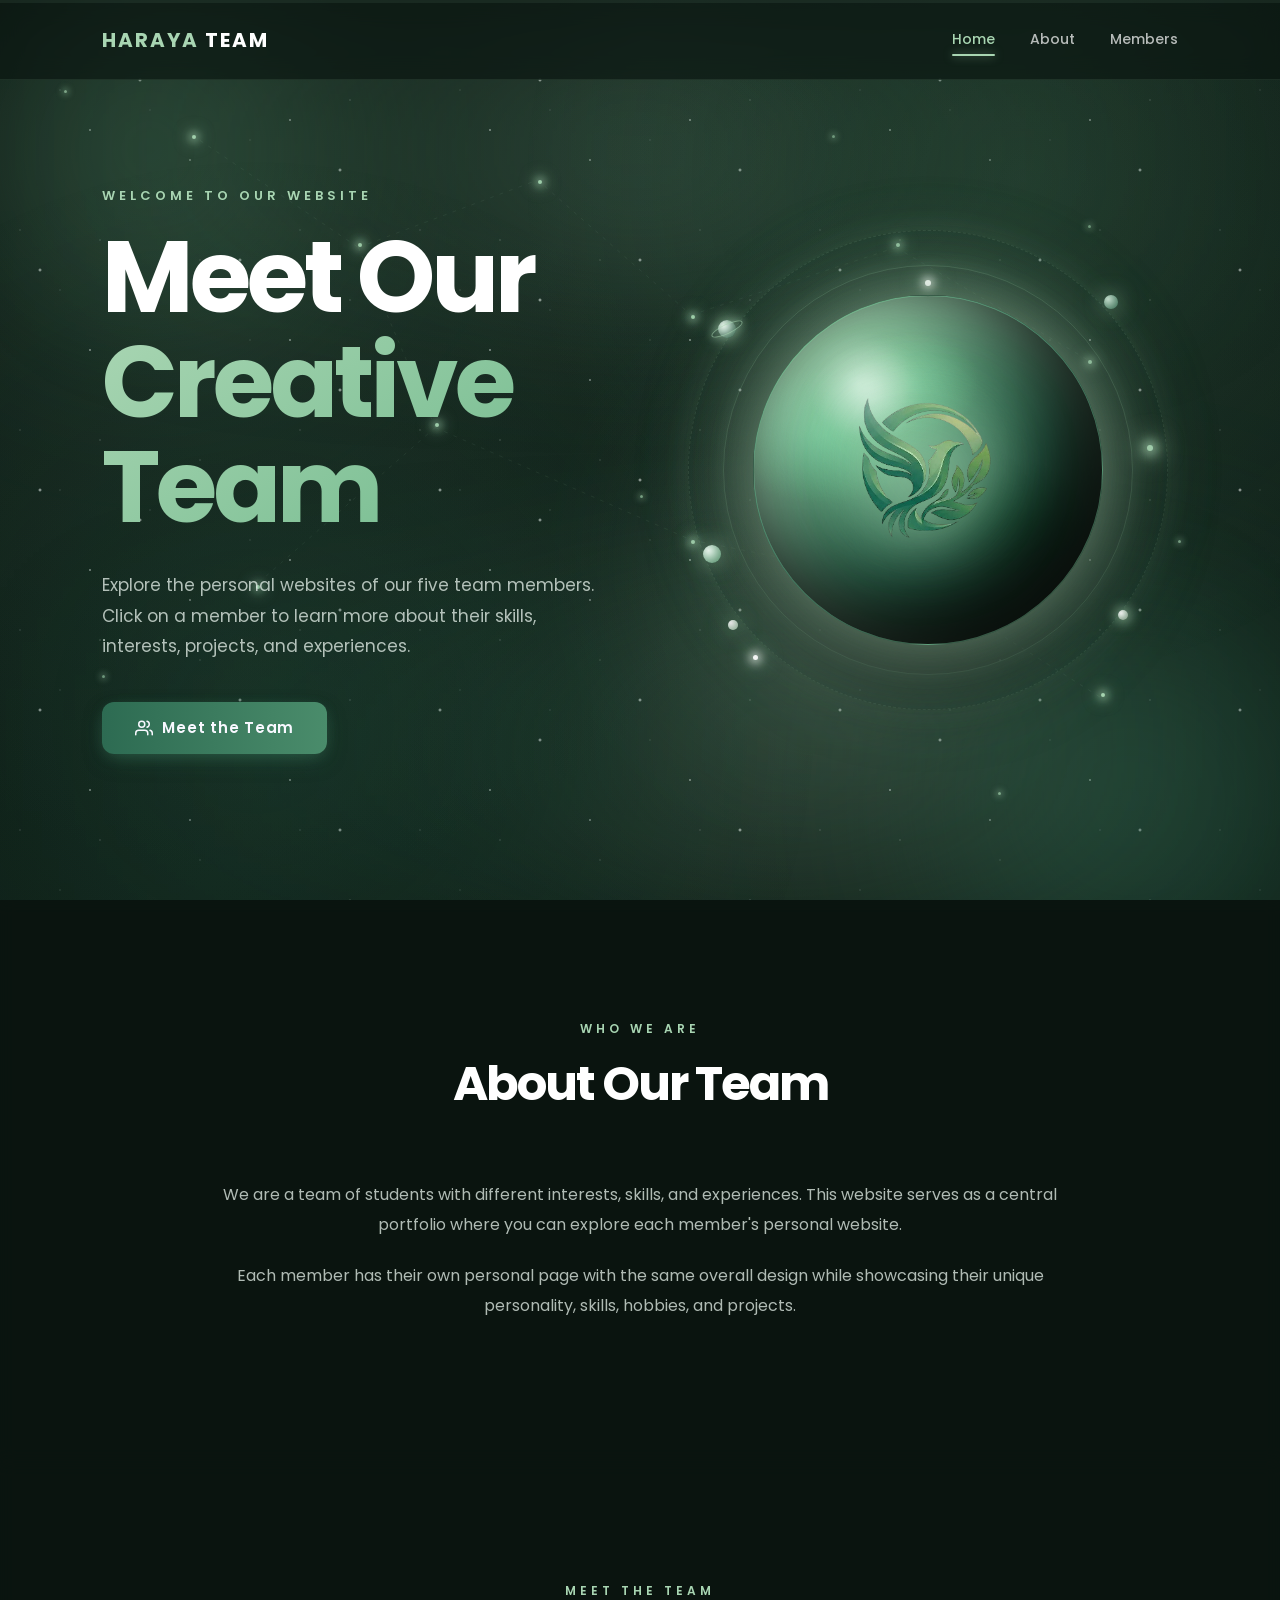
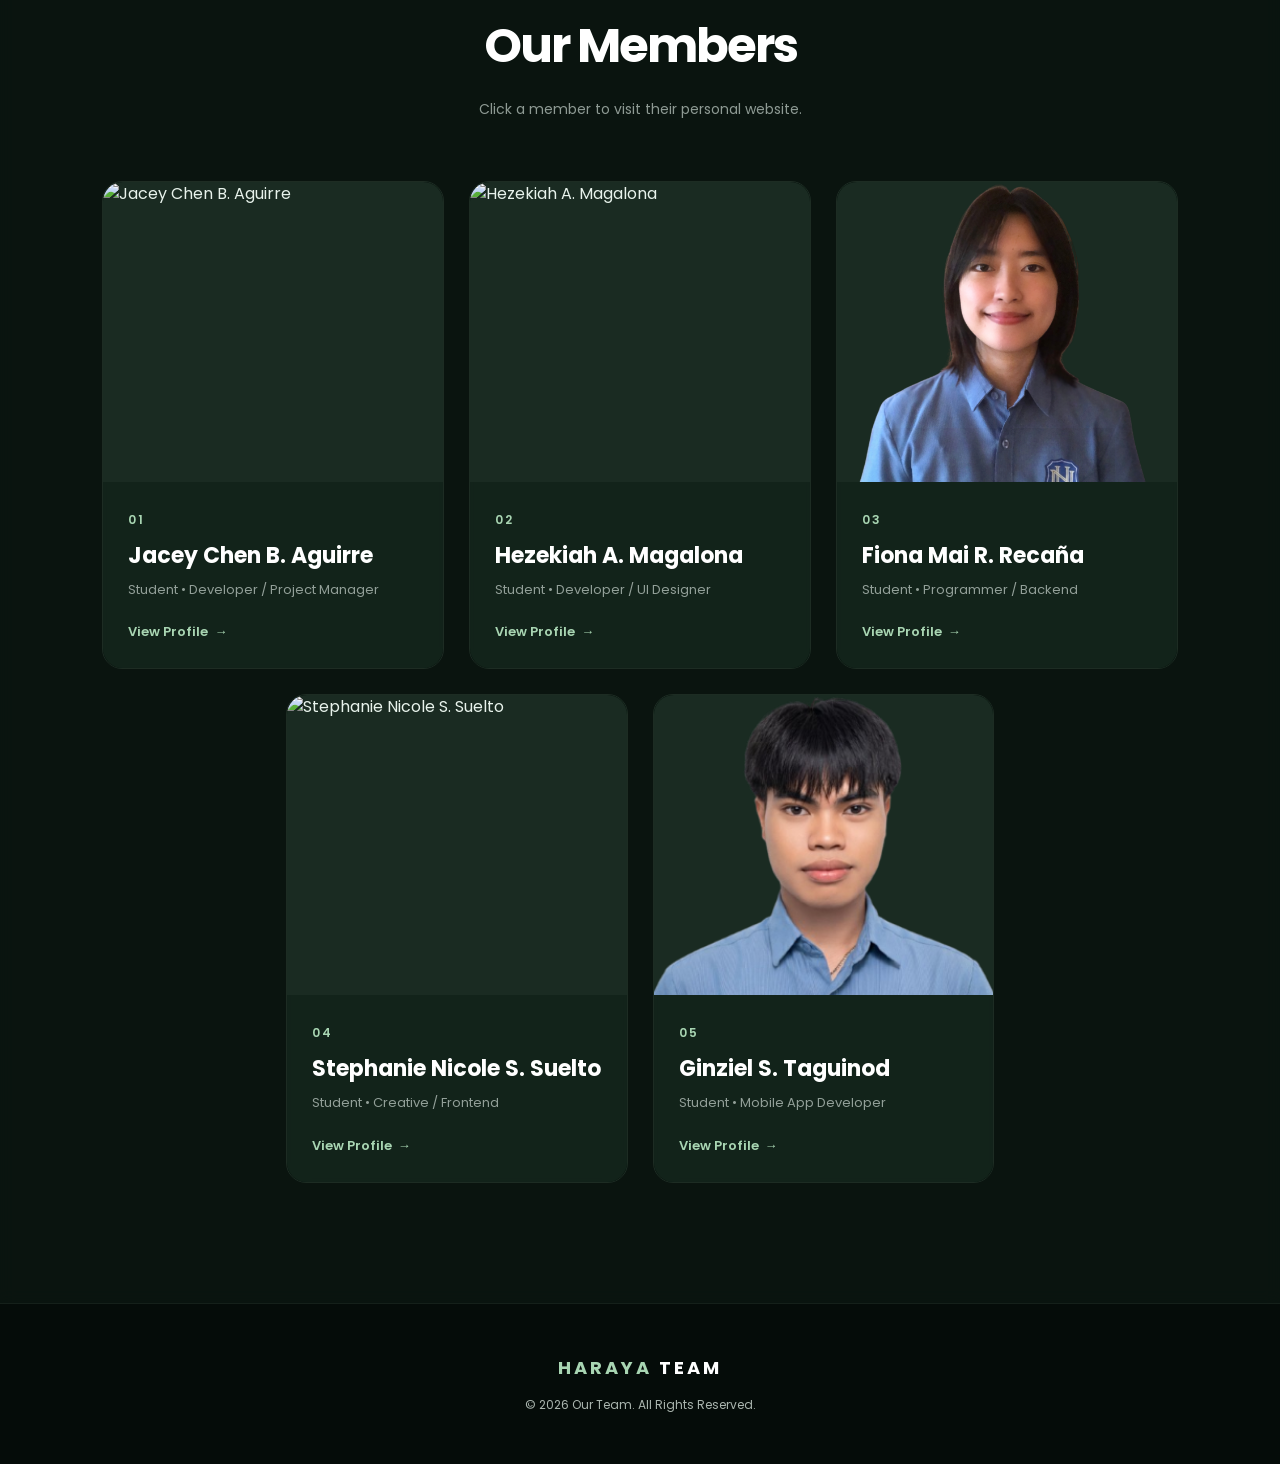
==== index.html @ cb2193e5 "Add files via upload" ====
<!DOCTYPE html>
<html lang="en">
<head>
  <meta charset="UTF-8">
  <meta name="viewport" content="width=device-width, initial-scale=1.0">
  <meta name="description" content="Meet the Haraya Team — a group of students showcasing their personal portfolios.">
  <title>HARAYA Team · Our Personal Websites</title>

  <!-- Google Font -->
  <link rel="preconnect" href="https://fonts.googleapis.com">
  <link rel="preconnect" href="https://fonts.gstatic.com" crossorigin>
  <link href="https://fonts.googleapis.com/css2?family=Poppins:wght@300;400;500;600;700&display=swap" rel="stylesheet">

  <!-- CSS -->
  <link rel="stylesheet" href="style.css">
</head>

<body>

  <!-- ================= LOADING SCREEN ================= -->
  <div class="loader" id="loader" aria-hidden="true">
    <div class="loader-content">
      <div class="loader-planet">
        <div class="loader-ring"></div>
        <div class="loader-ring"></div>
        <div class="loader-dot"></div>
      </div>
      <p class="loader-text">Loading the cosmos...</p>
      <div class="loader-progress">
        <div class="loader-progress-fill"></div>
      </div>
    </div>
  </div>

  <!-- ================= CURSOR TRAIL CANVAS ================= -->
  <canvas class="cursor-trail" id="cursorTrail" aria-hidden="true"></canvas>

  <!-- ================= SCROLL PROGRESS BAR ================= -->
  <div class="scroll-progress" aria-hidden="true">
    <div class="scroll-progress-fill"></div>
  </div>

  <!-- ================= COSMIC BACKGROUND ================= -->
  <div class="cosmic-bg" aria-hidden="true">
    <div class="starfield starfield-far"></div>
    <div class="starfield starfield-near"></div>

    <div class="nebula nebula-1"></div>
    <div class="nebula nebula-2"></div>
    <div class="nebula nebula-3"></div>

    <svg class="constellation" viewBox="0 0 1000 800" preserveAspectRatio="none">
      <line x1="150" y1="120" x2="280" y2="220" />
      <line x1="280" y1="220" x2="420" y2="160" />
      <line x1="420" y1="160" x2="540" y2="280" />
      <line x1="540" y1="280" x2="700" y2="220" />
      <line x1="700" y1="220" x2="850" y2="320" />
      <line x1="280" y1="220" x2="340" y2="380" />
      <line x1="340" y1="380" x2="200" y2="520" />
      <line x1="340" y1="380" x2="540" y2="480" />
      <line x1="540" y1="480" x2="720" y2="520" />
      <line x1="720" y1="520" x2="860" y2="620" />
    </svg>

    <span class="constellation-node" style="top: 15%; left: 15%;"></span>
    <span class="constellation-node" style="top: 27%; left: 28%;"></span>
    <span class="constellation-node" style="top: 20%; left: 42%;"></span>
    <span class="constellation-node" style="top: 35%; left: 54%;"></span>
    <span class="constellation-node" style="top: 27%; left: 70%;"></span>
    <span class="constellation-node" style="top: 40%; left: 85%;"></span>
    <span class="constellation-node" style="top: 47%; left: 34%;"></span>
    <span class="constellation-node" style="top: 65%; left: 20%;"></span>
    <span class="constellation-node" style="top: 60%; left: 54%;"></span>
    <span class="constellation-node" style="top: 65%; left: 72%;"></span>
    <span class="constellation-node" style="top: 77%; left: 86%;"></span>

    <span class="cosmic-dust dust-1"></span>
    <span class="cosmic-dust dust-2"></span>
    <span class="cosmic-dust dust-3"></span>
    <span class="cosmic-dust dust-4"></span>
    <span class="cosmic-dust dust-5"></span>
    <span class="cosmic-dust dust-6"></span>
    <span class="cosmic-dust dust-7"></span>
    <span class="cosmic-dust dust-8"></span>

    <div class="shooting-star shooting-1"></div>
    <div class="shooting-star shooting-2"></div>
    <div class="shooting-star shooting-3"></div>

    <div class="aurora aurora-1"></div>
    <div class="aurora aurora-2"></div>
  </div>


  <!-- ================= NAVBAR ================= -->
  <header class="navbar">
    <a href="#home" class="logo">
      <span>HARAYA</span> TEAM
    </a>

    <nav aria-label="Main navigation">
      <a href="#home" data-section="home">Home</a>
      <a href="#about" data-section="about">About</a>
      <a href="#members" data-section="members">Members</a>
    </nav>
  </header>


  <!-- ================= HERO ================= -->
  <section id="home" class="hero">
    <div class="hero-content">
      <p class="small-title">Welcome to our website</p>
      <h1>
        Meet Our
        <span>Creative Team</span>
      </h1>
      <p class="hero-description">
        Explore the personal websites of our five team members.
        Click on a member to learn more about their skills,
        interests, projects, and experiences.
      </p>
      <a href="#members" class="cssbuttons-io">
        <svg xmlns="http://www.w3.org/2000/svg" viewBox="0 0 24 24" fill="none" stroke="currentColor" stroke-width="2" stroke-linecap="round" stroke-linejoin="round">
          <path d="M17 21v-2a4 4 0 0 0-4-4H5a4 4 0 0 0-4 4v2"></path>
          <circle cx="9" cy="7" r="4"></circle>
          <path d="M23 21v-2a4 4 0 0 0-3-3.87"></path>
          <path d="M16 3.13a4 4 0 0 1 0 7.75"></path>
        </svg>
        <span>Meet the Team</span>
      </a>
    </div>

    <div class="hero-visual">
      <div class="cosmic-glow" aria-hidden="true"></div>

      <div class="image-orbit orbit-1"></div>
      <div class="image-orbit orbit-2"></div>

      <div class="orbit-star star-1" aria-hidden="true"></div>
      <div class="orbit-star star-2" aria-hidden="true"></div>
      <div class="orbit-star star-3" aria-hidden="true"></div>

      <div class="mini-planet planet-1" aria-hidden="true"></div>
      <div class="mini-planet planet-2" aria-hidden="true"></div>

      <div class="logo-container">
        <img src="images/haraya.png" alt="Haraya Team Logo">
      </div>

      <div class="floating-shape shape-1"></div>
      <div class="floating-shape shape-2"></div>
      <div class="floating-shape shape-3"></div>
    </div>
  </section>


  <!-- ================= ABOUT ================= -->
  <section id="about" class="about">
    <div class="section-title">
      <p>Who we are</p>
      <h2>About Our Team</h2>
    </div>

    <div class="about-content">
      <p>
        We are a team of students with different interests,
        skills, and experiences. This website serves as a
        central portfolio where you can explore each member's
        personal website.
      </p>
      <p>
        Each member has their own personal page with the same
        overall design while showcasing their unique
        personality, skills, hobbies, and projects.
      </p>
    </div>
  </section>


  <!-- ================= MEMBERS ================= -->
  <section id="members" class="members">
    <div class="section-title">
      <p>Meet the team</p>
      <h2>Our Members</h2>
      <span>Click a member to visit their personal website.</span>
    </div>

    <div class="member-grid">

      <!-- PERSON 1 -->
      <a href="Jacey/index.html" class="member-card">
        <span class="star star-1" aria-hidden="true"></span>
        <span class="star star-2" aria-hidden="true"></span>
        <span class="star star-3" aria-hidden="true"></span>
        <span class="star star-4" aria-hidden="true"></span>

        <div class="member-card-inner">
          <div class="member-image">
            <img src="images/Jacey.png" alt="Jacey Chen B. Aguirre">
          </div>
          <div class="member-info">
            <span class="member-number">01</span>
            <h3>Jacey Chen B. Aguirre</h3>
            <p>Student • Developer / Project Manager</p>
            <span class="view-profile">
              View Profile <span aria-hidden="true">→</span>
            </span>
          </div>
        </div>
      </a>

      <!-- PERSON 2 -->
      <a href="Hezekiah/index.html" class="member-card">
        <span class="star star-1" aria-hidden="true"></span>
        <span class="star star-2" aria-hidden="true"></span>
        <span class="star star-3" aria-hidden="true"></span>
        <span class="star star-4" aria-hidden="true"></span>

        <div class="member-card-inner">
          <div class="member-image">
            <img src="images/Hezekiah.png" alt="Hezekiah A. Magalona">
          </div>
          <div class="member-info">
            <span class="member-number">02</span>
            <h3>Hezekiah A. Magalona</h3>
            <p>Student • Developer / UI Designer</p>
            <span class="view-profile">
              View Profile <span aria-hidden="true">→</span>
            </span>
          </div>
        </div>
      </a>

      <!-- PERSON 3 -->
      <a href="Fiona/index.html" class="member-card">
        <span class="star star-1" aria-hidden="true"></span>
        <span class="star star-2" aria-hidden="true"></span>
        <span class="star star-3" aria-hidden="true"></span>
        <span class="star star-4" aria-hidden="true"></span>

        <div class="member-card-inner">
          <div class="member-image">
            <img src="images/Fiona.png" alt="Fiona Mai R. Recaña">
          </div>
          <div class="member-info">
            <span class="member-number">03</span>
            <h3>Fiona Mai R. Recaña</h3>
            <p>Student • Programmer / Backend</p>
            <span class="view-profile">
              View Profile <span aria-hidden="true">→</span>
            </span>
          </div>
        </div>
      </a>

      <!-- PERSON 4 -->
      <a href="stephanie/index.html" class="member-card">
        <span class="star star-1" aria-hidden="true"></span>
        <span class="star star-2" aria-hidden="true"></span>
        <span class="star star-3" aria-hidden="true"></span>
        <span class="star star-4" aria-hidden="true"></span>

        <div class="member-card-inner">
          <div class="member-image">
            <img src="images/person4.jpg" alt="Stephanie Nicole S. Suelto">
          </div>
          <div class="member-info">
            <span class="member-number">04</span>
            <h3>Stephanie Nicole S. Suelto</h3>
            <p>Student • Creative / Frontend</p>
            <span class="view-profile">
              View Profile <span aria-hidden="true">→</span>
            </span>
          </div>
        </div>
      </a>

      <!-- PERSON 5 -->
      <a href="ginziel/index.html" class="member-card">
        <span class="star star-1" aria-hidden="true"></span>
        <span class="star star-2" aria-hidden="true"></span>
        <span class="star star-3" aria-hidden="true"></span>
        <span class="star star-4" aria-hidden="true"></span>

        <div class="member-card-inner">
          <div class="member-image">
            <img src="images/ginziel.png" alt="Ginziel S. Taguinod">
          </div>
          <div class="member-info">
            <span class="member-number">05</span>
            <h3>Ginziel S. Taguinod</h3>
            <p>Student • Mobile App Developer</p>
            <span class="view-profile">
              View Profile <span aria-hidden="true">→</span>
            </span>
          </div>
        </div>
      </a>

    </div>
  </section>


  <!-- ================= FOOTER ================= -->
  <footer>
    <div class="footer-logo">
      <span>HARAYA</span> TEAM
    </div>
    <p>© 2026 Our Team. All Rights Reserved.</p>
  </footer>


  <!-- ================= SCRIPTS ================= -->
  <script>
    /* ============ 1. LOADING SCREEN ============ */
    (function () {
      const loader = document.getElementById('loader');
      if (!loader) return;

      const startTime = Date.now();

      window.addEventListener('load', function () {
        const elapsed = Date.now() - startTime;
        const remaining = Math.max(0, 1200 - elapsed);

        setTimeout(function () {
          loader.classList.add('loaded');
          document.body.classList.add('loaded');

          setTimeout(function () {
            loader.style.display = 'none';
          }, 800);
        }, remaining);
      });

      setTimeout(function () {
        if (!loader.classList.contains('loaded')) {
          loader.classList.add('loaded');
          document.body.classList.add('loaded');
          setTimeout(function () {
            loader.style.display = 'none';
          }, 800);
        }
      }, 4000);
    })();


    /* ============ 2. CURSOR TRAIL (cosmic line) ============ */
    (function () {
      const canvas = document.getElementById('cursorTrail');
      if (!canvas) return;

      const hasHover = window.matchMedia('(hover: hover) and (pointer: fine)').matches;
      if (!hasHover) {
        canvas.style.display = 'none';
        return;
      }

      const ctx = canvas.getContext('2d');
      let width = 0;
      let height = 0;
      let dpr = window.devicePixelRatio || 1;

      function resize() {
        width = window.innerWidth;
        height = window.innerHeight;
        canvas.width = width * dpr;
        canvas.height = height * dpr;
        canvas.style.width = width + 'px';
        canvas.style.height = height + 'px';
        ctx.scale(dpr, dpr);
      }
      resize();
      window.addEventListener('resize', resize);

      const trail = [];
      const MAX_LENGTH = 30;
      const FADE_SPEED = 0.03;

      let mouseX = 0;
      let mouseY = 0;
      let lastMouseX = 0;
      let lastMouseY = 0;

      document.addEventListener('mousemove', function (e) {
        mouseX = e.clientX;
        mouseY = e.clientY;

        const dx = mouseX - lastMouseX;
        const dy = mouseY - lastMouseY;
        const dist = Math.sqrt(dx * dx + dy * dy);

        if (dist > 2) {
          trail.push({
            x: mouseX,
            y: mouseY,
            life: 1,
            size: Math.min(6, 2 + dist * 0.15)
          });

          if (trail.length > MAX_LENGTH) {
            trail.shift();
          }

          lastMouseX = mouseX;
          lastMouseY = mouseY;
        }
      });

      function draw() {
        ctx.clearRect(0, 0, width, height);

        for (let i = trail.length - 1; i >= 0; i--) {
          const point = trail[i];
          point.life -= FADE_SPEED;

          if (point.life <= 0) {
            trail.splice(i, 1);
            continue;
          }

          const alpha = point.life;
          const size = point.size * point.life;

          const gradient = ctx.createRadialGradient(
            point.x, point.y, 0,
            point.x, point.y, size * 3
          );
          gradient.addColorStop(0, `rgba(168, 213, 178, ${alpha * 0.9})`);
          gradient.addColorStop(0.4, `rgba(109, 184, 138, ${alpha * 0.5})`);
          gradient.addColorStop(1, 'rgba(74, 140, 107, 0)');

          ctx.beginPath();
          ctx.fillStyle = gradient;
          ctx.arc(point.x, point.y, size * 3, 0, Math.PI * 2);
          ctx.fill();

          ctx.beginPath();
          ctx.fillStyle = `rgba(255, 255, 255, ${alpha * 0.8})`;
          ctx.arc(point.x, point.y, size * 0.6, 0, Math.PI * 2);
          ctx.fill();
        }

        if (trail.length > 1) {
          ctx.beginPath();
          ctx.moveTo(trail[0].x, trail[0].y);

          for (let i = 1; i < trail.length; i++) {
            const p = trail[i];
            const prev = trail[i - 1];
            const midX = (p.x + prev.x) / 2;
            const midY = (p.y + prev.y) / 2;
            ctx.quadraticCurveTo(prev.x, prev.y, midX, midY);
          }

          const last = trail[trail.length - 1];
          const first = trail[0];
          const lineGradient = ctx.createLinearGradient(
            first.x, first.y, last.x, last.y
          );
          lineGradient.addColorStop(0, 'rgba(168, 213, 178, 0)');
          lineGradient.addColorStop(0.5, 'rgba(168, 213, 178, 0.3)');
          lineGradient.addColorStop(1, 'rgba(168, 213, 178, 0)');

          ctx.strokeStyle = lineGradient;
          ctx.lineWidth = 1.5;
          ctx.lineCap = 'round';
          ctx.stroke();
        }

        requestAnimationFrame(draw);
      }

      draw();
    })();


    /* ============ 3. NAVBAR AUTO-HIDE ============ */
    (function () {
      const navbar = document.querySelector('.navbar');
      if (!navbar) return;

      let lastScrollY = window.scrollY;
      let isHoveringTop = false;
      let ticking = false;
      const SCROLL_THRESHOLD = 80;

      document.addEventListener('mousemove', function (e) {
        const isInTopZone = e.clientY < 100;
        if (isInTopZone !== isHoveringTop) {
          isHoveringTop = isInTopZone;
          updateNavbar();
        }
      });

      window.addEventListener('scroll', function () {
        if (!ticking) {
          window.requestAnimationFrame(function () {
            updateNavbar();
            ticking = false;
          });
          ticking = true;
        }
      });

      function updateNavbar() {
        const currentScrollY = window.scrollY;

        if (currentScrollY < SCROLL_THRESHOLD) {
          navbar.classList.remove('navbar-hidden');
          lastScrollY = currentScrollY;
          return;
        }

        if (isHoveringTop) {
          navbar.classList.remove('navbar-hidden');
          lastScrollY = currentScrollY;
          return;
        }

        if (currentScrollY > lastScrollY) {
          navbar.classList.add('navbar-hidden');
        } else {
          navbar.classList.remove('navbar-hidden');
        }

        lastScrollY = currentScrollY;
      }
    })();


    /* ============ 4. SCROLL PROGRESS BAR ============ */
    (function () {
      const progressFill = document.querySelector('.scroll-progress-fill');
      if (!progressFill) return;

      let ticking = false;

      function updateProgress() {
        const scrollTop = window.scrollY;
        const docHeight = document.documentElement.scrollHeight - window.innerHeight;
        const percent = docHeight > 0 ? (scrollTop / docHeight) * 100 : 0;
        progressFill.style.width = percent + '%';
        ticking = false;
      }

      window.addEventListener('scroll', function () {
        if (!ticking) {
          window.requestAnimationFrame(updateProgress);
          ticking = true;
        }
      });

      updateProgress();
    })();


    /* ============ 5. ACTIVE SECTION HIGHLIGHT ============ */
    (function () {
      const navLinks = document.querySelectorAll('.navbar nav a[data-section]');
      const sections = document.querySelectorAll('section[id]');
      if (!navLinks.length || !sections.length) return;

      const observer = new IntersectionObserver(function (entries) {
        entries.forEach(function (entry) {
          if (entry.isIntersecting) {
            const id = entry.target.getAttribute('id');
            navLinks.forEach(function (link) {
              link.classList.toggle('active', link.dataset.section === id);
            });
          }
        });
      }, {
        rootMargin: '-45% 0px -45% 0px',
        threshold: 0
      });

      sections.forEach(function (section) {
        observer.observe(section);
      });
    })();
  </script>

</body>
</html>
---- style.css ----
/* =========================
   GENERAL
========================= */

* {
  margin: 0;
  padding: 0;
  box-sizing: border-box;
}

html {
  scroll-behavior: smooth;
}

body {
  font-family: 'Poppins', sans-serif;
  background: #0a1510;
  color: #e8f3ec;
  line-height: 1.5;
  -webkit-font-smoothing: antialiased;
  overflow-x: hidden;
}

a {
  text-decoration: none;
  color: inherit;
}

img {
  display: block;
  max-width: 100%;
}


/* =========================================
   COSMIC BACKGROUND
========================================= */

.cosmic-bg {
  position: fixed;
  inset: 0;
  z-index: -1;
  overflow: hidden;
  pointer-events: none;
  background:
    radial-gradient(circle at 20% 30%, #1a2b22 0%, transparent 50%),
    radial-gradient(circle at 80% 70%, #14261d 0%, transparent 55%),
    linear-gradient(135deg, #0a1510 0%, #101f18 50%, #0d1a14 100%);
}

.starfield {
  position: absolute;
  inset: 0;
  background-repeat: repeat;
}

.starfield-far {
  background-image:
    radial-gradient(1px 1px at 20px 30px, rgba(255, 255, 255, 0.5), transparent),
    radial-gradient(1px 1px at 60px 90px, rgba(255, 255, 255, 0.4), transparent),
    radial-gradient(1px 1px at 100px 40px, rgba(255, 255, 255, 0.6), transparent),
    radial-gradient(1px 1px at 150px 110px, rgba(255, 255, 255, 0.4), transparent),
    radial-gradient(1px 1px at 200px 60px, rgba(255, 255, 255, 0.5), transparent),
    radial-gradient(1px 1px at 250px 140px, rgba(255, 255, 255, 0.4), transparent),
    radial-gradient(1px 1px at 300px 30px, rgba(255, 255, 255, 0.5), transparent),
    radial-gradient(1px 1px at 350px 100px, rgba(255, 255, 255, 0.6), transparent);
  background-size: 400px 200px;
  animation: twinkle 8s ease-in-out infinite alternate;
  opacity: 0.6;
}

.starfield-near {
  background-image:
    radial-gradient(2px 2px at 40px 50px, rgba(255, 255, 255, 0.9), transparent),
    radial-gradient(1.5px 1.5px at 90px 130px, rgba(255, 255, 255, 0.8), transparent),
    radial-gradient(2px 2px at 140px 80px, rgba(255, 255, 255, 0.9), transparent),
    radial-gradient(1.5px 1.5px at 190px 160px, rgba(255, 255, 255, 0.7), transparent),
    radial-gradient(2px 2px at 240px 40px, rgba(255, 255, 255, 0.9), transparent),
    radial-gradient(1.5px 1.5px at 290px 120px, rgba(255, 255, 255, 0.8), transparent),
    radial-gradient(2px 2px at 340px 170px, rgba(255, 255, 255, 0.9), transparent);
  background-size: 400px 220px;
  animation: twinkle 5s ease-in-out infinite alternate 1s;
  opacity: 0.9;
}

@keyframes twinkle {
  0%   { opacity: 0.4; }
  100% { opacity: 1; }
}

.nebula {
  position: absolute;
  border-radius: 50%;
  filter: blur(80px);
  opacity: 0.5;
  animation: nebulaFloat 20s ease-in-out infinite;
}

.nebula-1 {
  width: 500px;
  height: 500px;
  background: radial-gradient(circle, #4a7c5e 0%, transparent 70%);
  top: -100px;
  left: -100px;
}

.nebula-2 {
  width: 600px;
  height: 600px;
  background: radial-gradient(circle, #2d6b52 0%, transparent 70%);
  bottom: -200px;
  right: -150px;
  animation-delay: 5s;
}

.nebula-3 {
  width: 400px;
  height: 400px;
  background: radial-gradient(circle, #8fbfa3 0%, transparent 70%);
  top: 40%;
  left: 50%;
  animation-delay: 10s;
}

@keyframes nebulaFloat {
  0%, 100% { transform: translate(0, 0) scale(1); }
  33%      { transform: translate(40px, -30px) scale(1.1); }
  66%      { transform: translate(-30px, 40px) scale(0.95); }
}

.constellation {
  position: absolute;
  inset: 0;
  width: 100%;
  height: 100%;
  opacity: 0.35;
  pointer-events: none;
}

.constellation line {
  stroke: rgba(168, 213, 178, 0.4);
  stroke-width: 0.5;
  stroke-dasharray: 3 5;
  animation: constellationPulse 6s ease-in-out infinite alternate;
}

@keyframes constellationPulse {
  0%   { opacity: 0.2; }
  100% { opacity: 0.6; }
}

.constellation-node {
  position: absolute;
  width: 4px;
  height: 4px;
  background: #a8d5b2;
  border-radius: 50%;
  box-shadow:
    0 0 8px 2px rgba(168, 213, 178, 0.8),
    0 0 16px 4px rgba(168, 213, 178, 0.4);
  animation: nodePulse 4s ease-in-out infinite;
  pointer-events: none;
}

.constellation-node:nth-child(odd) { animation-delay: 1s; }
.constellation-node:nth-child(3n) { animation-delay: 2s; }

@keyframes nodePulse {
  0%, 100% { transform: scale(1); opacity: 0.7; }
  50%      { transform: scale(1.5); opacity: 1; }
}

.cosmic-dust {
  position: absolute;
  width: 3px;
  height: 3px;
  background: rgba(168, 213, 178, 0.7);
  border-radius: 50%;
  box-shadow: 0 0 6px 2px rgba(168, 213, 178, 0.4);
  animation: dustFloat 12s ease-in-out infinite;
  pointer-events: none;
}

.dust-1 { top: 10%; left: 5%; animation-delay: 0s; }
.dust-2 { top: 25%; left: 85%; animation-delay: 1.5s; }
.dust-3 { top: 45%; left: 12%; animation-delay: 3s; }
.dust-4 { top: 60%; left: 92%; animation-delay: 4.5s; }
.dust-5 { top: 75%; left: 8%; animation-delay: 6s; }
.dust-6 { top: 88%; left: 78%; animation-delay: 7.5s; }
.dust-7 { top: 55%; left: 50%; animation-delay: 9s; }
.dust-8 { top: 15%; left: 65%; animation-delay: 10.5s; }

@keyframes dustFloat {
  0%, 100% { transform: translate(0, 0) scale(1); opacity: 0.3; }
  25%      { transform: translate(20px, -30px) scale(1.3); opacity: 0.8; }
  50%      { transform: translate(-15px, -60px) scale(1); opacity: 0.5; }
  75%      { transform: translate(25px, -40px) scale(1.4); opacity: 0.9; }
}

.shooting-star {
  position: absolute;
  width: 2px;
  height: 2px;
  background: #ffffff;
  border-radius: 50%;
  box-shadow:
    0 0 4px 1px rgba(255, 255, 255, 1),
    0 0 8px 2px rgba(255, 255, 255, 0.8),
    0 0 14px 4px rgba(168, 213, 178, 0.6),
    0 0 24px 6px rgba(168, 213, 178, 0.3);
  opacity: 0;
  will-change: transform, opacity;
}

.shooting-star::before {
  content: '';
  position: absolute;
  top: 50%;
  right: 0;
  width: 220px;
  height: 1.5px;
  background: linear-gradient(
    270deg,
    rgba(255, 255, 255, 0) 0%,
    rgba(255, 255, 255, 0.15) 20%,
    rgba(200, 240, 215, 0.5) 50%,
    rgba(200, 240, 215, 0.9) 80%,
    rgba(255, 255, 255, 1) 100%
  );
  transform: translateY(-50%);
  transform-origin: right center;
  filter: blur(0.3px);
  border-radius: 50%;
}

.shooting-star::after {
  content: '';
  position: absolute;
  top: 50%;
  right: 0;
  width: 220px;
  height: 6px;
  background: linear-gradient(
    270deg,
    transparent 0%,
    rgba(168, 213, 178, 0.15) 40%,
    rgba(168, 213, 178, 0.4) 100%
  );
  transform: translateY(-50%);
  filter: blur(4px);
  border-radius: 50%;
}

.shooting-1 {
  top: 8%;
  left: 15%;
  animation: meteorFall1 8s ease-in infinite;
  animation-delay: 2s;
}

.shooting-2 {
  top: 25%;
  left: 55%;
  animation: meteorFall2 11s ease-in infinite;
  animation-delay: 6s;
}

.shooting-3 {
  top: 5%;
  left: 75%;
  animation: meteorFall3 14s ease-in infinite;
  animation-delay: 10s;
}

@keyframes meteorFall1 {
  0%   { opacity: 0; transform: translate(0, 0) rotate(45deg); }
  5%   { opacity: 1; }
  25%  { opacity: 1; transform: translate(200px, 200px) rotate(45deg); }
  40%  { opacity: 1; transform: translate(400px, 400px) rotate(45deg); }
  50%  { opacity: 0; transform: translate(500px, 500px) rotate(45deg); }
  100% { opacity: 0; transform: translate(500px, 500px) rotate(45deg); }
}

@keyframes meteorFall2 {
  0%   { opacity: 0; transform: translate(0, 0) rotate(35deg); }
  5%   { opacity: 1; }
  30%  { opacity: 1; transform: translate(300px, 210px) rotate(35deg); }
  45%  { opacity: 1; transform: translate(500px, 350px) rotate(35deg); }
  55%  { opacity: 0; transform: translate(600px, 420px) rotate(35deg); }
  100% { opacity: 0; transform: translate(600px, 420px) rotate(35deg); }
}

@keyframes meteorFall3 {
  0%   { opacity: 0; transform: translate(0, 0) rotate(50deg); }
  5%   { opacity: 1; }
  35%  { opacity: 1; transform: translate(400px, 480px) rotate(50deg); }
  55%  { opacity: 1; transform: translate(650px, 780px) rotate(50deg); }
  65%  { opacity: 0; transform: translate(750px, 900px) rotate(50deg); }
  100% { opacity: 0; transform: translate(750px, 900px) rotate(50deg); }
}

.aurora {
  position: absolute;
  width: 100%;
  height: 300px;
  filter: blur(80px);
  opacity: 0.25;
  pointer-events: none;
}

.aurora-1 {
  top: 0;
  left: 0;
  background: linear-gradient(90deg,
    transparent 0%,
    rgba(74, 124, 94, 0.6) 30%,
    rgba(140, 201, 166, 0.8) 50%,
    rgba(74, 124, 94, 0.6) 70%,
    transparent 100%
  );
  animation: auroraMove 20s ease-in-out infinite;
}

.aurora-2 {
  bottom: 0;
  left: 0;
  background: linear-gradient(90deg,
    transparent 0%,
    rgba(45, 107, 82, 0.5) 40%,
    rgba(168, 213, 178, 0.7) 60%,
    transparent 100%
  );
  animation: auroraMove 25s ease-in-out infinite reverse;
}

@keyframes auroraMove {
  0%, 100% { transform: translateX(-20%) scaleX(1); opacity: 0.2; }
  50%      { transform: translateX(20%) scaleX(1.3); opacity: 0.4; }
}


/* =========================================
   LOADING SCREEN
========================================= */

.loader {
  position: fixed;
  inset: 0;
  z-index: 9999;
  background:
    radial-gradient(circle at 50% 50%, #1a2b22 0%, #0a1510 70%);
  display: flex;
  align-items: center;
  justify-content: center;
  transition: opacity 0.6s ease, visibility 0.6s ease;
}

.loader.loaded {
  opacity: 0;
  visibility: hidden;
}

.loader-content {
  display: flex;
  flex-direction: column;
  align-items: center;
  gap: 2rem;
}

.loader-planet {
  position: relative;
  width: 100px;
  height: 100px;
  border-radius: 50%;
  background:
    radial-gradient(circle at 30% 30%, #a8d5b2 0%, #4a8c6b 40%, #1a3a2a 100%);
  box-shadow:
    0 0 40px rgba(168, 213, 178, 0.5),
    0 0 80px rgba(168, 213, 178, 0.3),
    inset -15px -15px 30px rgba(0, 0, 0, 0.5),
    inset 10px 10px 20px rgba(168, 213, 178, 0.4);
  animation: planetPulse 2s ease-in-out infinite;
}

@keyframes planetPulse {
  0%, 100% {
    transform: scale(1);
    box-shadow:
      0 0 40px rgba(168, 213, 178, 0.5),
      0 0 80px rgba(168, 213, 178, 0.3),
      inset -15px -15px 30px rgba(0, 0, 0, 0.5),
      inset 10px 10px 20px rgba(168, 213, 178, 0.4);
  }
  50% {
    transform: scale(1.08);
    box-shadow:
      0 0 60px rgba(168, 213, 178, 0.7),
      0 0 120px rgba(168, 213, 178, 0.4),
      inset -15px -15px 30px rgba(0, 0, 0, 0.5),
      inset 10px 10px 20px rgba(168, 213, 178, 0.5);
  }
}

.loader-ring {
  position: absolute;
  top: 50%;
  left: 50%;
  border-radius: 50%;
  border: 2px dashed rgba(168, 213, 178, 0.5);
  pointer-events: none;
}

.loader-ring:nth-child(1) {
  width: 150px;
  height: 150px;
  margin: -75px 0 0 -75px;
  animation: loaderSpin 3s linear infinite;
}

.loader-ring:nth-child(2) {
  width: 200px;
  height: 200px;
  margin: -100px 0 0 -100px;
  border-color: rgba(168, 213, 178, 0.25);
  animation: loaderSpinReverse 5s linear infinite;
}

@keyframes loaderSpin {
  from { transform: rotate(0deg); }
  to   { transform: rotate(360deg); }
}

@keyframes loaderSpinReverse {
  from { transform: rotate(360deg); }
  to   { transform: rotate(0deg); }
}

.loader-dot {
  position: absolute;
  top: 50%;
  left: 50%;
  width: 10px;
  height: 10px;
  margin: -5px 0 0 -5px;
  border-radius: 50%;
  background: #ffffff;
  box-shadow:
    0 0 10px 3px rgba(255, 255, 255, 0.9),
    0 0 20px 6px rgba(168, 213, 178, 0.6);
  animation: loaderDotOrbit 3s linear infinite;
}

@keyframes loaderDotOrbit {
  from { transform: rotate(0deg) translateX(75px) rotate(0deg); }
  to   { transform: rotate(360deg) translateX(75px) rotate(-360deg); }
}

.loader-text {
  font-size: 0.95rem;
  font-weight: 500;
  letter-spacing: 0.15em;
  color: #a8d5b2;
  text-transform: uppercase;
  animation: loaderTextPulse 1.5s ease-in-out infinite;
}

@keyframes loaderTextPulse {
  0%, 100% { opacity: 0.6; }
  50%      { opacity: 1; }
}

.loader-progress {
  width: 200px;
  height: 3px;
  background: rgba(168, 213, 178, 0.15);
  border-radius: 3px;
  overflow: hidden;
}

.loader-progress-fill {
  height: 100%;
  width: 0%;
  background: linear-gradient(90deg, #2d6b52, #a8d5b2);
  border-radius: 3px;
  box-shadow: 0 0 10px rgba(168, 213, 178, 0.6);
  animation: loaderProgressFill 1.4s ease-out forwards;
}

@keyframes loaderProgressFill {
  0%   { width: 0%; }
  100% { width: 100%; }
}

body:not(.loaded) {
  overflow: hidden;
}


/* =========================================
   CURSOR TRAIL + HIDE DEFAULT CURSOR
========================================= */

.cursor-trail {
  position: fixed;
  inset: 0;
  width: 100%;
  height: 100%;
  pointer-events: none;
  z-index: 9998;
}

/* Hide default cursor sa desktop — trail lang kita */
@media (hover: hover) and (pointer: fine) {
  * {
    cursor: none !important;
  }

  a,
  button,
  input,
  textarea,
  .member-card,
  .cssbuttons-io {
    cursor: none !important;
  }
}

/* Disable cursor trail sa mobile/touch */
@media (hover: none), (pointer: coarse) {
  .cursor-trail {
    display: none !important;
  }
}


/* =========================
   NAVBAR — auto-hide on scroll
========================= */

.navbar {
  position: fixed;
  top: 0;
  left: 0;
  width: 100%;
  height: 80px;
  display: flex;
  justify-content: space-between;
  align-items: center;
  padding: 0 8%;
  background: rgba(10, 21, 16, 0.65);
  backdrop-filter: blur(12px);
  -webkit-backdrop-filter: blur(12px);
  z-index: 1000;
  border-bottom: 1px solid rgba(168, 213, 178, 0.1);
  transition:
    transform 0.4s cubic-bezier(0.22, 1, 0.36, 1),
    opacity 0.4s ease,
    background 0.4s ease;
}

.navbar-hidden {
  transform: translateY(-100%);
  opacity: 0;
  pointer-events: none;
}

.navbar:hover,
.navbar-hidden:hover {
  transform: translateY(0);
  opacity: 1;
  pointer-events: auto;
  background: rgba(10, 21, 16, 0.85);
}

.logo {
  font-size: 20px;
  font-weight: 700;
  letter-spacing: 2px;
  color: #ffffff;
  transition: 0.3s;
}

.logo span {
  color: #a8d5b2;
}

.logo:hover {
  transform: translateY(-1px);
}

.navbar nav {
  display: flex;
  gap: 35px;
}

.navbar nav a {
  font-size: 14px;
  font-weight: 500;
  color: rgba(255, 255, 255, 0.7);
  transition: 0.3s;
  position: relative;
}

.navbar nav a::after {
  content: '';
  position: absolute;
  bottom: -6px;
  left: 0;
  width: 0;
  height: 2px;
  background: #a8d5b2;
  border-radius: 2px;
  transition: width 0.25s ease;
}

.navbar nav a:hover {
  color: #a8d5b2;
}

.navbar nav a:hover::after {
  width: 100%;
}


/* =========================
   HERO
========================= */

.hero {
  min-height: 100vh;
  display: flex;
  align-items: center;
  justify-content: space-between;
  gap: 60px;
  padding: 120px 8% 80px;
  background:
    radial-gradient(circle at 80% 20%, rgba(74, 124, 94, 0.25), transparent 40%),
    radial-gradient(circle at 20% 80%, rgba(45, 107, 82, 0.2), transparent 45%),
    transparent;
}

.hero-content {
  flex: 1 1 500px;
  max-width: 850px;
}

.small-title {
  font-size: 13px;
  font-weight: 600;
  letter-spacing: 4px;
  color: #a8d5b2;
  margin-bottom: 20px;
  text-transform: uppercase;
}

.hero h1 {
  font-size: clamp(50px, 8vw, 100px);
  line-height: 1.05;
  font-weight: 700;
  letter-spacing: -4px;
  margin-bottom: 30px;
  color: #ffffff;
}

.hero h1 span {
  display: block;
  color: #a8d5b2;
  background: linear-gradient(145deg, #a8d5b2, #6db88a);
  -webkit-background-clip: text;
  -webkit-text-fill-color: transparent;
  background-clip: text;
}

.hero-description {
  max-width: 650px;
  font-size: 17px;
  line-height: 1.8;
  color: rgba(232, 243, 236, 0.75);
  margin-bottom: 40px;
}


/* =========================================
   MEET THE TEAM BUTTON (green gradient)
========================================= */

.cssbuttons-io {
  position: relative;
  font-family: inherit;
  font-weight: 600;
  font-size: 15px;
  letter-spacing: 0.05em;
  border-radius: 0.8em;
  cursor: pointer;
  border: none;
  background: linear-gradient(to right, #2d6b52, #4a8c6b);
  color: ghostwhite;
  overflow: hidden;
  display: inline-flex;
  align-items: center;
  padding: 1em 2.2em;
  transition: transform 0.3s ease, box-shadow 0.3s ease;
  box-shadow:
    0 8px 25px -8px rgba(45, 107, 82, 0.5),
    0 4px 15px -4px rgba(74, 140, 107, 0.4);
  z-index: 1;
  text-decoration: none;
}

.cssbuttons-io svg {
  width: 1.2em;
  height: 1.2em;
  margin-right: 0.6em;
  transition: transform 0.3s ease;
  flex-shrink: 0;
}

.cssbuttons-io::before {
  content: '';
  position: absolute;
  inset: 0;
  background: linear-gradient(to right, #4a8c6b, #6db88a);
  opacity: 0;
  transition: opacity 0.4s ease;
  z-index: -1;
}

.cssbuttons-io::after {
  content: '';
  position: absolute;
  top: 0;
  left: -100%;
  width: 100%;
  height: 100%;
  background: linear-gradient(
    90deg,
    transparent,
    rgba(255, 255, 255, 0.3),
    transparent
  );
  transition: left 0.6s ease;
}

.cssbuttons-io span {
  position: relative;
  z-index: 2;
}

.cssbuttons-io:hover {
  transform: translateY(-3px);
  box-shadow:
    0 15px 35px -10px rgba(45, 107, 82, 0.7),
    0 8px 25px -6px rgba(74, 140, 107, 0.5),
    0 0 60px -10px rgba(168, 213, 178, 0.6);
}

.cssbuttons-io:hover::before {
  opacity: 1;
}

.cssbuttons-io:hover::after {
  left: 100%;
}

.cssbuttons-io:hover svg {
  transform: scale(1.15) rotate(-8deg);
}

.cssbuttons-io:active {
  transform: translateY(-1px);
}


/* =========================================
   HERO VISUAL
========================================= */

.hero-visual {
  position: relative;
  flex: 0 0 500px;
  width: 500px;
  height: 500px;
  display: flex;
  align-items: center;
  justify-content: center;
  flex-shrink: 0;
  perspective: 1200px;
}

.cosmic-glow {
  position: absolute;
  top: 50%;
  left: 50%;
  transform: translate(-50%, -50%);
  width: 520px;
  height: 520px;
  border-radius: 50%;
  background: radial-gradient(circle, rgba(140, 201, 166, 0.35) 0%, transparent 60%);
  filter: blur(50px);
  z-index: 0;
  animation: cosmicPulse 6s ease-in-out infinite;
  pointer-events: none;
}

@keyframes cosmicPulse {
  0%, 100% { transform: translate(-50%, -50%) scale(1); opacity: 0.7; }
  50%      { transform: translate(-50%, -50%) scale(1.15); opacity: 1; }
}


/* =========================================
   LOGO CONTAINER — TRUE 3D SPHERE
========================================= */

.logo-container {
  position: absolute;
  top: 50%;
  left: 50%;
  width: 350px;
  height: 350px;
  transform: translate(-50%, -50%);
  border-radius: 50%;
  z-index: 5;
  overflow: hidden;
  isolation: isolate;

  background:
    radial-gradient(
      circle at 30% 25%,
      #a8e0bd 0%,
      #6db88a 15%,
      #4a8c6b 35%,
      #2d6b52 55%,
      #1a3a2a 80%,
      #0d1f17 100%
    );

  box-shadow:
    0 0 60px rgba(168, 213, 178, 0.5),
    0 0 120px rgba(168, 213, 178, 0.25),
    0 35px 80px rgba(0, 0, 0, 0.7),
    inset -50px -50px 120px rgba(0, 0, 0, 0.75),
    inset -20px -20px 60px rgba(0, 0, 0, 0.5),
    inset 40px 40px 90px rgba(168, 213, 178, 0.55),
    inset 25px 25px 40px rgba(255, 255, 255, 0.15),
    inset 0 0 50px rgba(168, 213, 178, 0.3);

  border: 1px solid rgba(168, 213, 178, 0.2);

  transition:
    box-shadow 0.8s ease,
    transform 0.8s ease;
}

.logo-container::before {
  content: '';
  position: absolute;
  inset: 0;
  border-radius: 50%;
  z-index: 1;
  pointer-events: none;

  background:
    radial-gradient(
      ellipse 60% 40% at 20% 40%,
      rgba(140, 201, 166, 0.4) 0%,
      transparent 50%
    ),
    radial-gradient(
      ellipse 50% 35% at 75% 65%,
      rgba(45, 107, 82, 0.5) 0%,
      transparent 55%
    ),
    radial-gradient(
      ellipse 40% 30% at 45% 25%,
      rgba(168, 213, 178, 0.35) 0%,
      transparent 50%
    );

  animation: surfaceMove 12s linear infinite;
  mix-blend-mode: overlay;
}

@keyframes surfaceMove {
  0% {
    transform: translateX(0) scale(1);
  }
  50% {
    transform: translateX(-30%) scale(1.05);
  }
  100% {
    transform: translateX(0) scale(1);
  }
}

.logo-container::after {
  content: '';
  position: absolute;
  top: 12%;
  left: 18%;
  width: 30%;
  height: 30%;
  border-radius: 50%;
  background: radial-gradient(
    circle,
    rgba(255, 255, 255, 0.55) 0%,
    rgba(255, 255, 255, 0.25) 30%,
    transparent 70%
  );
  filter: blur(8px);
  z-index: 4;
  pointer-events: none;
}

.logo-container img {
  position: absolute;
  top: 50%;
  left: 50%;
  transform: translate(-50%, -50%);
  width: 55%;
  height: 55%;
  object-fit: contain;
  z-index: 3;
  pointer-events: none;

  filter:
    drop-shadow(0 6px 25px rgba(168, 213, 178, 0.6))
    drop-shadow(0 0 40px rgba(168, 213, 178, 0.35));

  transition: transform 0.5s ease, filter 0.5s ease;
}

.logo-container:hover {
  transform: translate(-50%, -50%) scale(1.03);
  box-shadow:
    0 0 100px rgba(168, 213, 178, 0.75),
    0 0 180px rgba(168, 213, 178, 0.35),
    0 40px 90px rgba(0, 0, 0, 0.8),
    inset -50px -50px 120px rgba(0, 0, 0, 0.7),
    inset -20px -20px 60px rgba(0, 0, 0, 0.45),
    inset 40px 40px 90px rgba(168, 213, 178, 0.7),
    inset 25px 25px 40px rgba(255, 255, 255, 0.25),
    inset 0 0 50px rgba(168, 213, 178, 0.4);
}

.logo-container:hover img {
  transform: translate(-50%, -50%) scale(1.08);
  filter:
    drop-shadow(0 8px 30px rgba(168, 213, 178, 0.85))
    drop-shadow(0 0 50px rgba(168, 213, 178, 0.55));
}


/* ORBITS — glowing cosmic rings */
.image-orbit {
  position: absolute;
  top: 50%;
  left: 50%;
  border-radius: 50%;
  border: 1.5px solid rgba(168, 213, 178, 0.35);
  box-shadow: 0 0 20px rgba(168, 213, 178, 0.15);
  pointer-events: none;
  z-index: 1;
}

.orbit-1 {
  width: 410px;
  height: 410px;
  transform: translate(-50%, -50%);
  animation: orbitRotate 30s linear infinite;
  opacity: 0.5;
}

.orbit-2 {
  width: 480px;
  height: 480px;
  transform: translate(-50%, -50%);
  border-style: dashed;
  border-color: rgba(168, 213, 178, 0.25);
  box-shadow: 0 0 30px rgba(168, 213, 178, 0.2);
  opacity: 0.5;
  animation: orbitRotateReverse 40s linear infinite;
}

@keyframes orbitRotate {
  from { transform: translate(-50%, -50%) rotate(0deg); }
  to   { transform: translate(-50%, -50%) rotate(360deg); }
}

@keyframes orbitRotateReverse {
  from { transform: translate(-50%, -50%) rotate(360deg); }
  to   { transform: translate(-50%, -50%) rotate(0deg); }
}


/* =========================================
   FLOATING STARS
========================================= */

.orbit-star {
  position: absolute;
  width: 6px;
  height: 6px;
  background: white;
  border-radius: 50%;
  box-shadow:
    0 0 10px 3px rgba(255, 255, 255, 0.8),
    0 0 20px 6px rgba(168, 213, 178, 0.4);
  z-index: 4;
  pointer-events: none;
}

.star-1 {
  top: 12%;
  left: 50%;
  transform: translateX(-50%);
  animation: gentleFloat1 4s ease-in-out infinite;
}

.star-2 {
  top: 45%;
  right: 5%;
  background: #a8d5b2;
  box-shadow:
    0 0 12px 4px rgba(168, 213, 178, 0.9),
    0 0 24px 8px rgba(168, 213, 178, 0.4);
  animation: gentleFloat2 5s ease-in-out infinite 0.8s;
}

.star-3 {
  bottom: 12%;
  left: 15%;
  width: 5px;
  height: 5px;
  animation: gentleFloat3 6s ease-in-out infinite 1.5s;
}

@keyframes gentleFloat1 {
  0%, 100% { transform: translateX(-50%) translateY(0); opacity: 0.7; }
  50%      { transform: translateX(-50%) translateY(-25px); opacity: 1; }
}

@keyframes gentleFloat2 {
  0%, 100% { transform: translateY(0); opacity: 0.8; }
  50%      { transform: translateY(20px); opacity: 1; }
}

@keyframes gentleFloat3 {
  0%, 100% { transform: translateY(0) scale(1); opacity: 0.6; }
  50%      { transform: translateY(-18px) scale(1.3); opacity: 1; }
}


/* =========================================
   MINI PLANETS
========================================= */

.mini-planet {
  position: absolute;
  border-radius: 50%;
  z-index: 3;
  pointer-events: none;
}

.planet-1 {
  width: 18px;
  height: 18px;
  top: 20%;
  left: 8%;
  background: radial-gradient(circle at 30% 30%, #e8f3ec, #4a8c6b);
  box-shadow:
    0 0 15px 3px rgba(168, 213, 178, 0.6),
    inset -3px -3px 6px rgba(0, 0, 0, 0.3);
  animation: planetFloat 8s ease-in-out infinite;
}

.planet-1::before {
  content: '';
  position: absolute;
  top: 50%;
  left: 50%;
  width: 32px;
  height: 8px;
  border: 1px solid rgba(168, 213, 178, 0.6);
  border-radius: 50%;
  transform: translate(-50%, -50%) rotate(-25deg);
  box-shadow: 0 0 8px rgba(168, 213, 178, 0.4);
}

.planet-2 {
  width: 10px;
  height: 10px;
  bottom: 20%;
  right: 10%;
  background: radial-gradient(circle at 30% 30%, #ffffff, #a8d5b2);
  box-shadow:
    0 0 12px 3px rgba(168, 213, 178, 0.7),
    inset -2px -2px 4px rgba(0, 0, 0, 0.2);
  animation: planetFloat 6s ease-in-out infinite 1s;
}

@keyframes planetFloat {
  0%, 100% { transform: translateY(0) rotate(0deg); }
  50%      { transform: translateY(-15px) rotate(10deg); }
}

.floating-shape {
  position: absolute;
  border-radius: 50%;
  background: radial-gradient(circle at 30% 30%, #c9e3d2, #4a8c6b);
  box-shadow:
    0 0 20px rgba(168, 213, 178, 0.6),
    0 0 40px rgba(168, 213, 178, 0.3),
    inset -3px -3px 8px rgba(0, 0, 0, 0.2);
  z-index: 8;
  animation: shapeFloat 5s ease-in-out infinite;
}

.shape-1 {
  width: 14px;
  height: 14px;
  top: 15%;
  right: 12%;
}

.shape-2 {
  width: 10px;
  height: 10px;
  bottom: 18%;
  left: 10%;
  background: radial-gradient(circle at 30% 30%, #ffffff, #a8d5b2);
  animation-delay: 1s;
}

.shape-3 {
  width: 18px;
  height: 18px;
  top: 65%;
  left: 5%;
  background: radial-gradient(circle at 30% 30%, #e8f3ec, #6db88a);
  animation-delay: 2s;
}

@keyframes shapeFloat {
  0%, 100% { transform: translateY(0) scale(1); }
  50%      { transform: translateY(-12px) scale(1.15); }
}


/* =========================
   SECTIONS
========================= */

section {
  padding: 120px 8%;
}

.section-title {
  text-align: center;
  margin-bottom: 60px;
}

.section-title p {
  font-size: 12px;
  letter-spacing: 4px;
  color: #a8d5b2;
  font-weight: 600;
  margin-bottom: 10px;
  text-transform: uppercase;
}

.section-title h2 {
  font-size: clamp(32px, 4.5vw, 48px);
  letter-spacing: -2px;
  margin-bottom: 15px;
  color: #ffffff;
}

.section-title span {
  font-size: 14px;
  color: rgba(232, 243, 236, 0.6);
}


/* =========================
   ABOUT
========================= */

.about {
  background: rgba(10, 21, 16, 0.6);
  backdrop-filter: blur(8px);
  -webkit-backdrop-filter: blur(8px);
}

.about-content {
  max-width: 850px;
  margin: auto;
  text-align: center;
}

.about-content p {
  font-size: 16px;
  line-height: 1.9;
  color: rgba(232, 243, 236, 0.75);
  margin-bottom: 20px;
}


/* =========================
   MEMBERS
========================= */

.members {
  background: rgba(10, 21, 16, 0.4);
  backdrop-filter: blur(8px);
  -webkit-backdrop-filter: blur(8px);
}

.member-grid {
  max-width: 1200px;
  margin: 0 auto;
  display: grid;
  grid-template-columns: repeat(6, 1fr);
  gap: 25px;
}

.member-card:nth-child(1),
.member-card:nth-child(2),
.member-card:nth-child(3) {
  grid-column: span 2;
}

.member-card:nth-child(4) {
  grid-column: 2 / span 2;
}

.member-card:nth-child(5) {
  grid-column: 4 / span 2;
}


/* =========================================
   MEMBER CARD
========================================= */

.member-card {
  position: relative;
  border-radius: 20px;
  overflow: visible;
  border: 1px solid rgba(168, 213, 178, 0.12);
  transition:
    transform 0.5s cubic-bezier(0.22, 1, 0.36, 1),
    box-shadow 0.5s ease,
    border-color 0.5s ease;
  isolation: isolate;
}

.member-card-inner {
  position: relative;
  border-radius: 20px;
  overflow: hidden;
  background: rgba(20, 38, 29, 0.7);
  backdrop-filter: blur(8px);
  -webkit-backdrop-filter: blur(8px);
}

.member-card:hover {
  transform: translateY(-8px) scale(1.015);
  border-color: rgba(168, 213, 178, 0.35);
  box-shadow:
    0 15px 35px rgba(0, 0, 0, 0.4),
    0 0 25px rgba(168, 213, 178, 0.3),
    0 0 50px rgba(168, 213, 178, 0.15);
}


/* =========================================
   GLOWING STARS — 4 corner stars
========================================= */

.member-card .star {
  position: absolute;
  width: 8px;
  height: 8px;
  border-radius: 50%;
  background: #ffffff;
  box-shadow:
    0 0 8px 2px rgba(255, 255, 255, 0.9),
    0 0 16px 4px rgba(168, 213, 178, 0.7),
    0 0 24px 6px rgba(168, 213, 178, 0.35);
  opacity: 0;
  pointer-events: none;
  z-index: 10;
  transition: opacity 0.5s ease;
}

.member-card .star-1 {
  top: -4px;
  left: -4px;
}

.member-card .star-2 {
  top: -4px;
  right: -4px;
}

.member-card .star-3 {
  bottom: -4px;
  left: -4px;
}

.member-card .star-4 {
  bottom: -4px;
  right: -4px;
}

.member-card:hover .star {
  opacity: 1;
}

.member-card:hover .star-1 {
  animation: starTwinkle 1.8s ease-in-out infinite;
}

.member-card:hover .star-2 {
  animation: starTwinkle 2.1s ease-in-out infinite 0.3s;
}

.member-card:hover .star-3 {
  animation: starTwinkle 1.9s ease-in-out infinite 0.6s;
}

.member-card:hover .star-4 {
  animation: starTwinkle 2.2s ease-in-out infinite 0.9s;
}

@keyframes starTwinkle {
  0%, 100% {
    transform: scale(1);
    opacity: 0.7;
    box-shadow:
      0 0 8px 2px rgba(255, 255, 255, 0.9),
      0 0 16px 4px rgba(168, 213, 178, 0.7),
      0 0 24px 6px rgba(168, 213, 178, 0.35);
  }
  50% {
    transform: scale(1.5);
    opacity: 1;
    box-shadow:
      0 0 12px 4px rgba(255, 255, 255, 1),
      0 0 24px 8px rgba(168, 213, 178, 0.9),
      0 0 36px 12px rgba(168, 213, 178, 0.5);
  }
}


/* === IMAGE === */

.member-image {
  position: relative;
  height: 300px;
  overflow: hidden;
  background: #1a2b22;
}

.member-image img {
  width: 100%;
  height: 100%;
  object-fit: cover;
  position: relative;
  z-index: 2;
  transition:
    transform 0.7s cubic-bezier(0.22, 1, 0.36, 1),
    filter 0.7s ease;
}

.member-card:hover .member-image img {
  transform: scale(1.06);
  filter:
    brightness(1.15)
    saturate(1.15)
    contrast(1.05);
}

.member-image::before {
  content: '';
  position: absolute;
  inset: 0;
  background: linear-gradient(
    180deg,
    rgba(168, 213, 178, 0) 0%,
    rgba(168, 213, 178, 0.08) 40%,
    rgba(45, 107, 82, 0.35) 100%
  );
  opacity: 0;
  transition: opacity 0.6s ease;
  z-index: 3;
  pointer-events: none;
}

.member-card:hover .member-image::before {
  opacity: 1;
}

.member-image::after {
  content: '';
  position: absolute;
  inset: 0;
  background: radial-gradient(
    ellipse at 50% 100%,
    rgba(168, 213, 178, 0.25) 0%,
    transparent 60%
  );
  opacity: 0;
  transition: opacity 0.6s ease;
  z-index: 4;
  pointer-events: none;
}

.member-card:hover .member-image::after {
  opacity: 1;
}


/* === INFO === */

.member-info {
  padding: 25px;
  position: relative;
  z-index: 5;
  background: rgba(20, 38, 29, 0.7);
  transition: background 0.5s ease;
}

.member-card:hover .member-info {
  background: rgba(20, 38, 29, 0.9);
}

.member-number {
  font-size: 12px;
  color: #a8d5b2;
  font-weight: 600;
  letter-spacing: 2px;
  transition: color 0.5s ease, text-shadow 0.5s ease;
}

.member-card:hover .member-number {
  color: #d5ebde;
  text-shadow: 0 0 12px rgba(168, 213, 178, 0.7);
}

.member-info h3 {
  font-size: 22px;
  margin: 8px 0;
  color: #ffffff;
  transition: color 0.5s ease, text-shadow 0.5s ease;
}

.member-card:hover .member-info h3 {
  color: #ffffff;
  text-shadow: 0 0 18px rgba(168, 213, 178, 0.5);
}

.member-info p {
  font-size: 13px;
  color: rgba(232, 243, 236, 0.6);
  margin-bottom: 20px;
  transition: color 0.5s ease;
}

.member-card:hover .member-info p {
  color: rgba(232, 243, 236, 0.85);
}

.view-profile {
  font-size: 13px;
  font-weight: 600;
  color: #a8d5b2;
  display: inline-flex;
  align-items: center;
  gap: 6px;
  transition: color 0.4s ease, gap 0.4s ease, text-shadow 0.4s ease;
}

.view-profile span {
  transition: transform 0.4s ease;
}

.member-card:hover .view-profile {
  gap: 12px;
  color: #d5ebde;
  text-shadow: 0 0 10px rgba(168, 213, 178, 0.6);
}

.member-card:hover .view-profile span {
  transform: translateX(4px);
}


/* =========================
   FOOTER
========================= */

footer {
  padding: 50px 8%;
  background: rgba(5, 12, 9, 0.9);
  color: white;
  text-align: center;
  border-top: 1px solid rgba(168, 213, 178, 0.1);
}

.footer-logo {
  font-size: 18px;
  font-weight: 700;
  letter-spacing: 3px;
  margin-bottom: 15px;
  color: #ffffff;
}

.footer-logo span {
  color: #a8d5b2;
}

footer p {
  font-size: 12px;
  color: #aab5ae;
}


/* =========================================
   RESPONSIVE
========================================= */

@media (max-width: 1024px) {
  .hero {
    gap: 40px;
  }

  .hero-visual {
    flex: 0 0 420px;
    width: 420px;
    height: 420px;
  }

  .logo-container {
    width: 300px;
    height: 300px;
  }

  .orbit-1 {
    width: 360px;
    height: 360px;
  }

  .orbit-2 {
    width: 410px;
    height: 410px;
  }

  .cosmic-glow {
    width: 450px;
    height: 450px;
  }
}


@media (max-width: 900px) {
  .hero {
    flex-direction: column;
    text-align: center;
    gap: 50px;
  }

  .hero-content {
    max-width: 100%;
  }

  .hero-description {
    margin-left: auto;
    margin-right: auto;
  }

  .cssbuttons-io {
    margin: 0 auto;
  }

  .hero-visual {
    flex: 0 0 auto;
    width: 450px;
    height: 450px;
  }

  .logo-container {
    width: 320px;
    height: 320px;
  }

  .orbit-1 {
    width: 380px;
    height: 380px;
  }

  .orbit-2 {
    width: 430px;
    height: 430px;
  }

  .nebula-1,
  .nebula-2 {
    width: 350px;
    height: 350px;
  }

  .nebula-3 {
    width: 280px;
    height: 280px;
  }

  .member-grid {
    grid-template-columns: repeat(2, 1fr);
  }

  .member-card:nth-child(1),
  .member-card:nth-child(2),
  .member-card:nth-child(3),
  .member-card:nth-child(4),
  .member-card:nth-child(5) {
    grid-column: auto;
  }
}


@media (max-width: 600px) {
  .navbar {
    padding: 0 5%;
  }

  .navbar nav {
    gap: 15px;
  }

  .navbar nav a {
    font-size: 12px;
  }

  section {
    padding: 90px 5%;
  }

  .hero {
    padding: 120px 5% 80px;
    gap: 20px;
  }

  .hero h1 {
    font-size: 50px;
    letter-spacing: -2px;
  }

  .hero-description {
    font-size: 15px;
  }

  .cssbuttons-io {
    font-size: 14px;
    padding: 0.9em 1.8em;
  }

  .section-title h2 {
    font-size: 32px;
  }

  .member-grid {
    grid-template-columns: 1fr;
  }

  .hero-visual {
    width: 340px;
    height: 340px;
  }

  .logo-container {
    width: 240px;
    height: 240px;
  }

  .orbit-1 {
    width: 290px;
    height: 290px;
  }

  .orbit-2 {
    width: 330px;
    height: 330px;
  }

  .cosmic-glow {
    width: 300px;
    height: 300px;
    filter: blur(35px);
  }

  .nebula {
    filter: blur(60px);
    opacity: 0.4;
  }

  .nebula-1,
  .nebula-2 {
    width: 260px;
    height: 260px;
  }

  .nebula-3 {
    width: 200px;
    height: 200px;
  }

  .shape-1 {
    top: 12%;
    right: 8%;
  }

  .shape-2 {
    bottom: 15%;
    left: 8%;
  }

  .shape-3 {
    top: 65%;
    left: 3%;
  }

  .star-1 {
    top: 8%;
  }

  .star-2 {
    top: 45%;
    right: 2%;
  }

  .star-3 {
    bottom: 8%;
    left: 10%;
  }

  .planet-1 {
    top: 18%;
    left: 5%;
    width: 14px;
    height: 14px;
  }

  .planet-2 {
    bottom: 18%;
    right: 6%;
    width: 8px;
    height: 8px;
  }

  .constellation {
    opacity: 0.2;
  }

  .cosmic-dust {
    width: 2px;
    height: 2px;
  }
}

/* =========================================
   SCROLL PROGRESS BAR
========================================= */
.scroll-progress {
  position: fixed;
  top: 0;
  left: 0;
  width: 100%;
  height: 3px;
  background: rgba(168, 213, 178, 0.08);
  z-index: 1100;
  pointer-events: none;
}

.scroll-progress-fill {
  height: 100%;
  width: 0%;
  background: linear-gradient(90deg, #2d6b52, #4a8c6b, #a8d5b2);
  box-shadow:
    0 0 10px rgba(168, 213, 178, 0.6),
    0 0 20px rgba(168, 213, 178, 0.4);
  transition: width 0.1s linear;
  border-radius: 0 3px 3px 0;
}


/* =========================================
   NAVBAR — updated (same as personal sites)
========================================= */

.navbar {
  position: fixed;
  top: 0;
  left: 0;
  width: 100%;
  height: 80px;
  display: flex;
  justify-content: space-between;
  align-items: center;
  padding: 0 8%;
  background: rgba(10, 21, 16, 0.65);
  backdrop-filter: blur(12px);
  -webkit-backdrop-filter: blur(12px);
  z-index: 1000;
  border-bottom: 1px solid rgba(168, 213, 178, 0.1);
  transition:
    transform 0.4s cubic-bezier(0.22, 1, 0.36, 1),
    opacity 0.4s ease,
    background 0.4s ease;
}

.navbar-hidden {
  transform: translateY(-100%);
  opacity: 0;
  pointer-events: none;
}

.navbar:hover,
.navbar-hidden:hover {
  transform: translateY(0);
  opacity: 1;
  pointer-events: auto;
  background: rgba(10, 21, 16, 0.9);
}

.logo {
  font-size: 20px;
  font-weight: 700;
  letter-spacing: 2px;
  color: #ffffff;
  transition: 0.3s;
}

.logo span {
  color: #a8d5b2;
}

.logo:hover {
  transform: translateY(-1px);
}

.navbar nav {
  display: flex;
  gap: 35px;
}

.navbar nav a {
  font-size: 14px;
  font-weight: 500;
  color: rgba(255, 255, 255, 0.7);
  transition: 0.3s;
  position: relative;
}

.navbar nav a::after {
  content: '';
  position: absolute;
  bottom: -6px;
  left: 0;
  width: 0;
  height: 2px;
  background: #a8d5b2;
  border-radius: 2px;
  transition: width 0.25s ease;
}

.navbar nav a:hover {
  color: #a8d5b2;
}

.navbar nav a:hover::after {
  width: 100%;
}

/* Active section highlight */
.navbar nav a.active {
  color: #a8d5b2;
}

.navbar nav a.active::after {
  width: 100%;
  box-shadow: 0 0 10px rgba(168, 213, 178, 0.6);
}
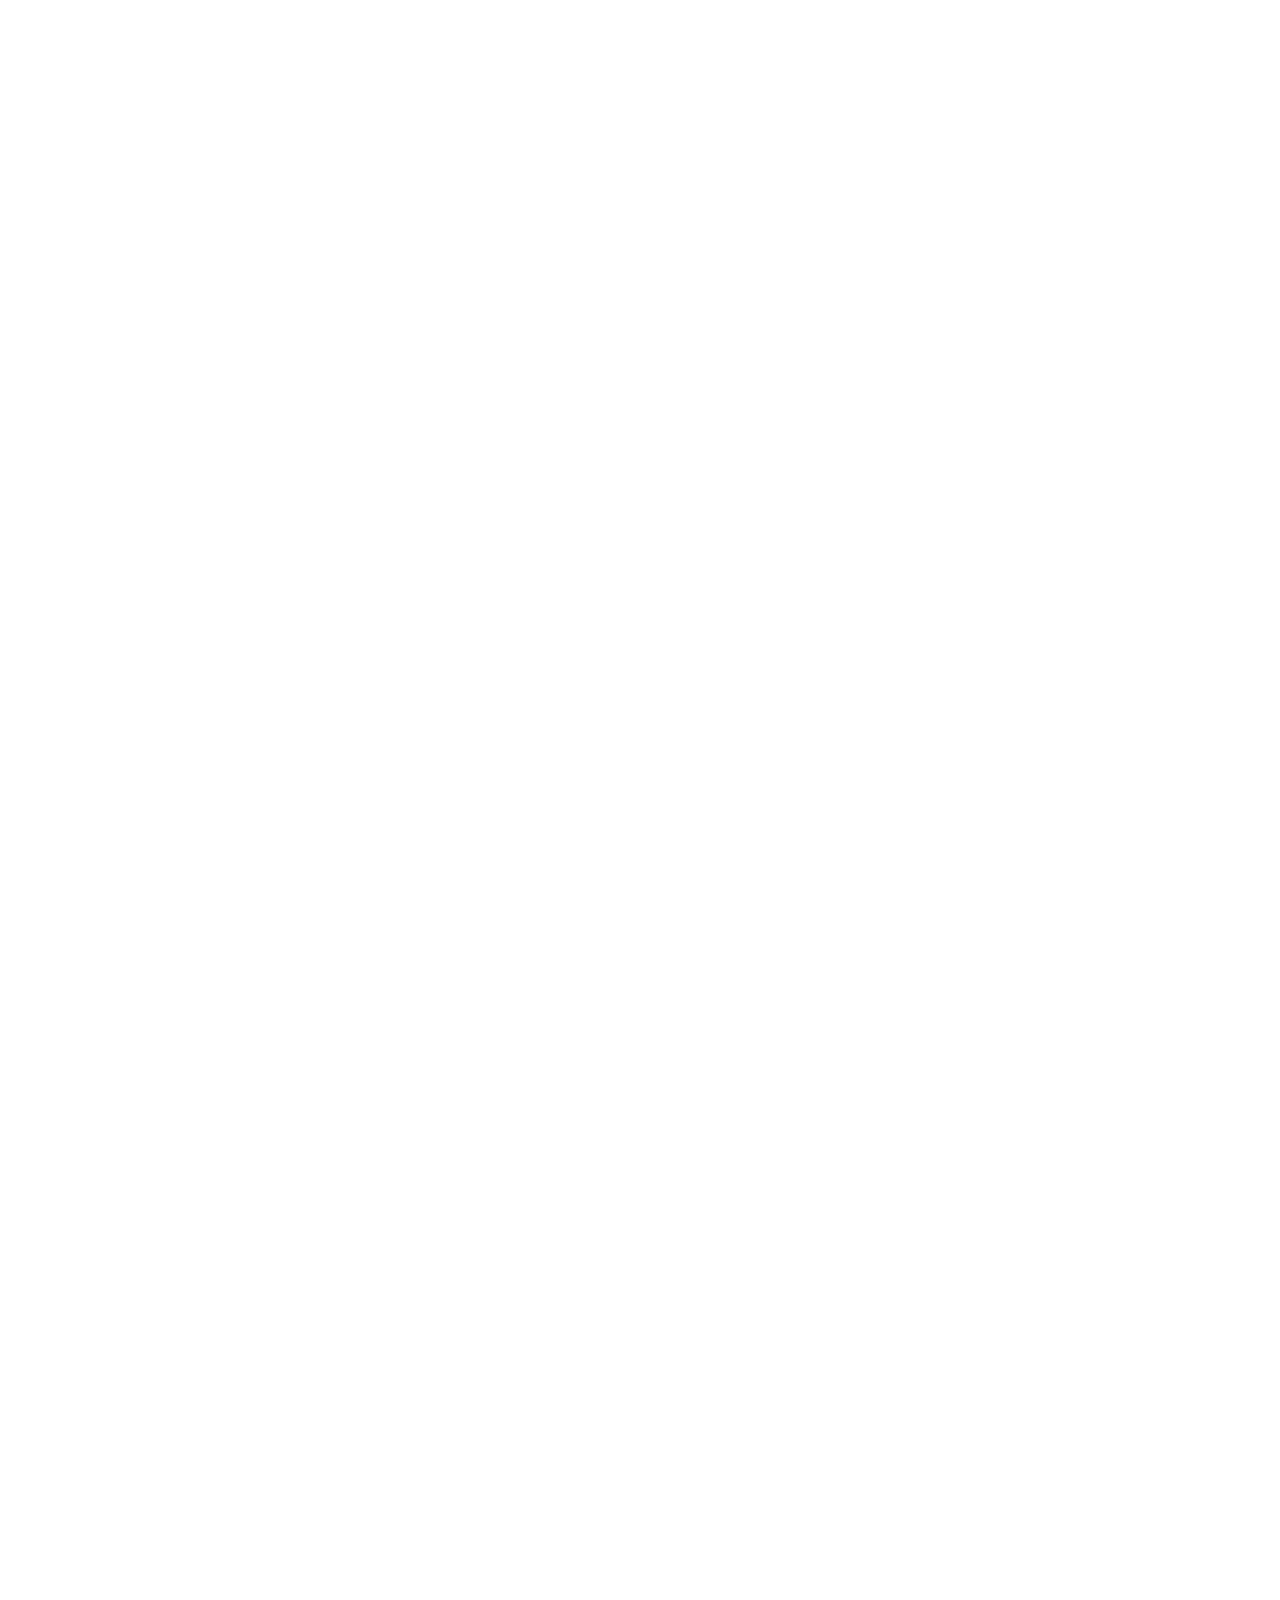
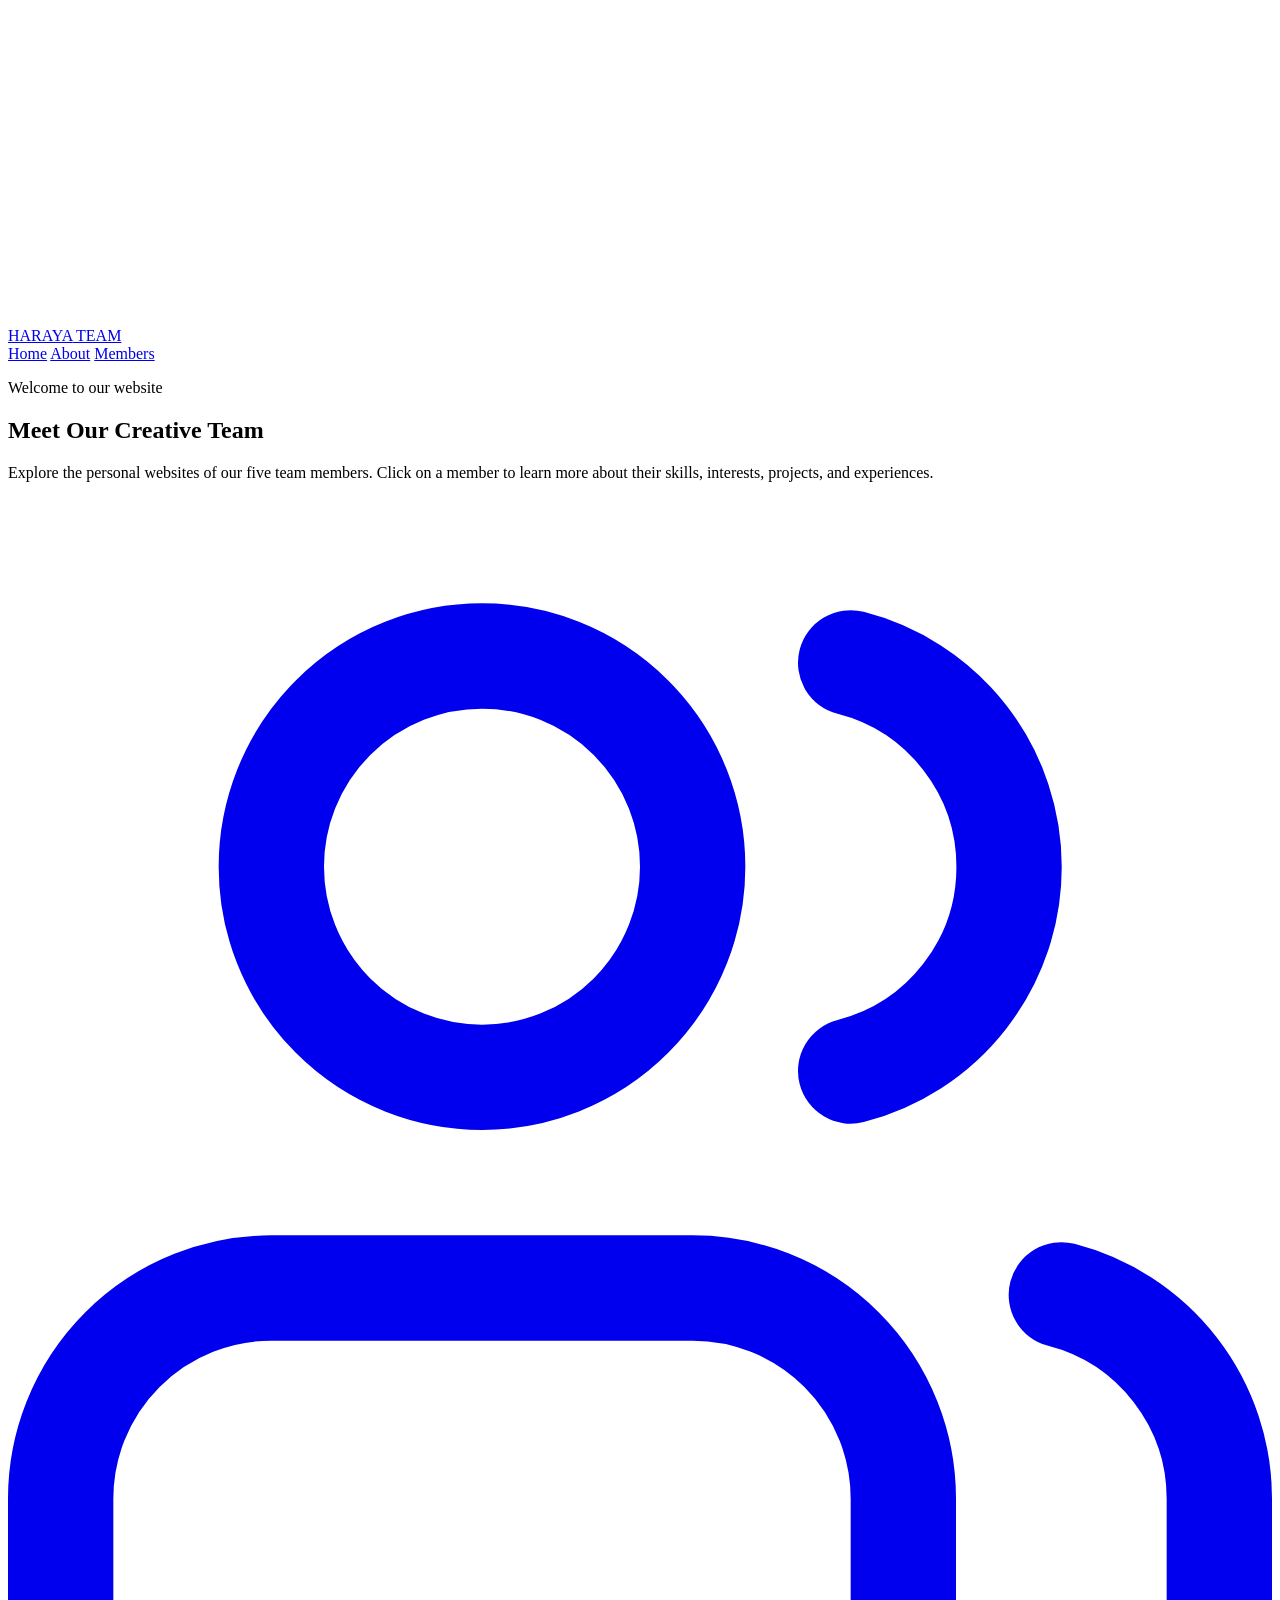
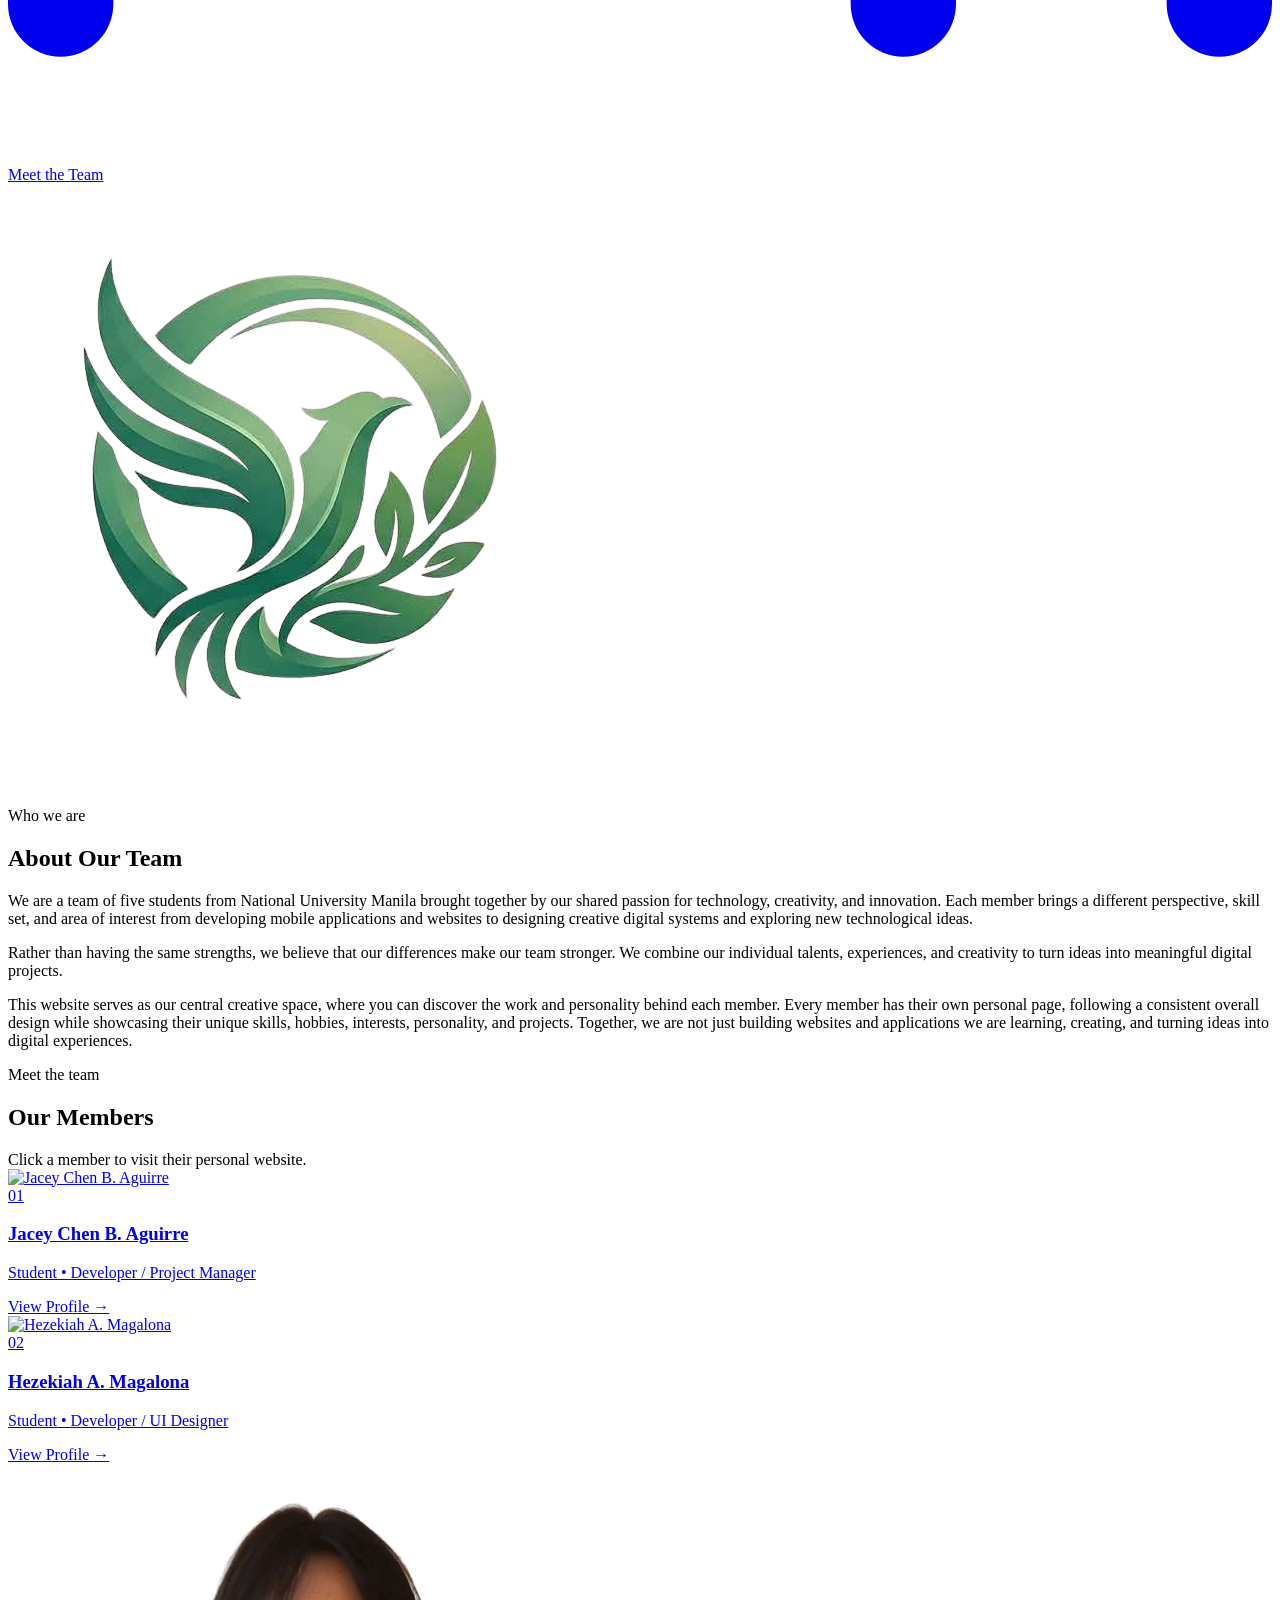
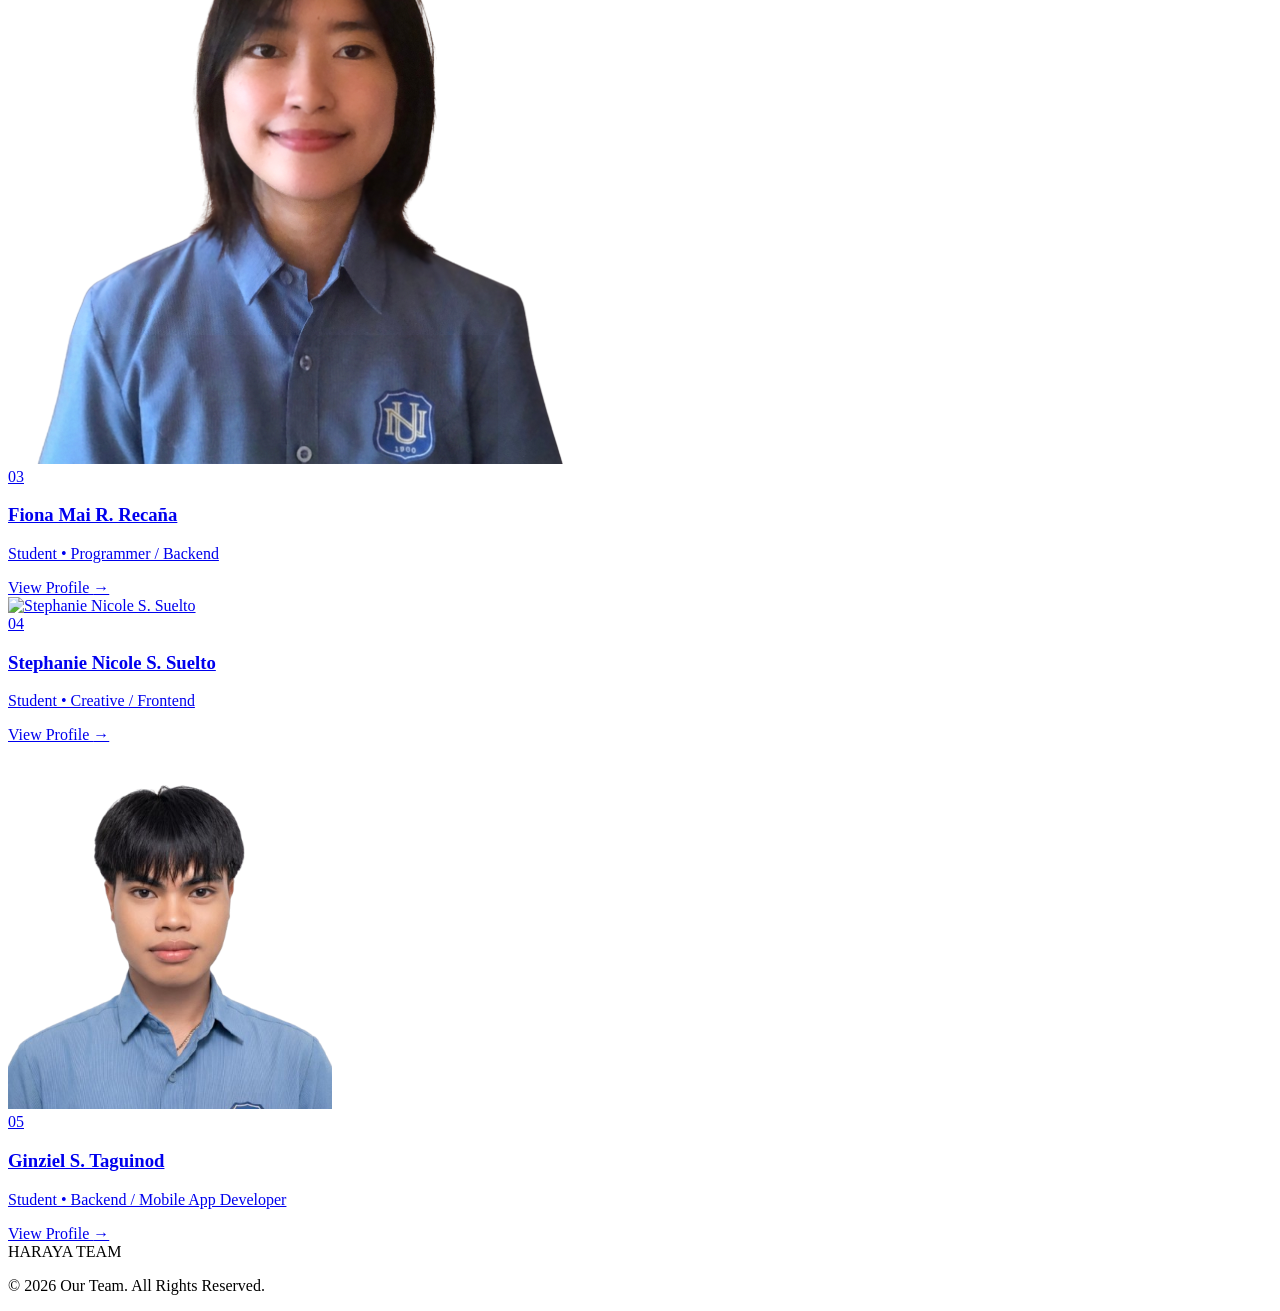
==== commit ac868bb1: "Update index.html" ====
--- a/index.html
+++ b/index.html
@@ -4,7 +4,7 @@
   <meta charset="UTF-8">
   <meta name="viewport" content="width=device-width, initial-scale=1.0">
   <meta name="description" content="Meet the Haraya Team — a group of students showcasing their personal portfolios.">
-  <title>HARAYA Team · Our Personal Websites</title>
+  <title>Haraya Team · Our Personal Websites</title>
 
   <!-- Google Font -->
   <link rel="preconnect" href="https://fonts.googleapis.com">
@@ -12,28 +12,38 @@
   <link href="https://fonts.googleapis.com/css2?family=Poppins:wght@300;400;500;600;700&display=swap" rel="stylesheet">
 
   <!-- CSS -->
-  <link rel="stylesheet" href="style.css">
+  <link rel="stylesheet" href="css/style.css">
 </head>
 
 <body>
 
-  <!-- ================= LOADING SCREEN ================= -->
+<body>
+
+  <!-- ================= LOADING SCREEN (BLUE → GREEN CROSSFADE) ================= -->
   <div class="loader" id="loader" aria-hidden="true">
-    <div class="loader-content">
-      <div class="loader-planet">
-        <div class="loader-ring"></div>
-        <div class="loader-ring"></div>
-        <div class="loader-dot"></div>
+
+
+    <!-- Green Layer (target theme — team page) -->
+    <div class="loader-layer loader-layer-green">
+      <div class="loader-content">
+        <div class="loader-planet">
+          <div class="loader-ring"></div>
+          <div class="loader-ring"></div>
+          <div class="loader-dot"></div>
+        </div>
+        <p class="loader-text">Welcome to Haraya Team</p>
+        <div class="loader-progress">
+          <div class="loader-progress-fill"></div>
+        </div>
       </div>
-      <p class="loader-text">Loading the cosmos...</p>
-      <div class="loader-progress">
-        <div class="loader-progress-fill"></div>
-      </div>
-    </div>
+    </div>
+
   </div>
 
   <!-- ================= CURSOR TRAIL CANVAS ================= -->
   <canvas class="cursor-trail" id="cursorTrail" aria-hidden="true"></canvas>
+
+
 
   <!-- ================= SCROLL PROGRESS BAR ================= -->
   <div class="scroll-progress" aria-hidden="true">
@@ -163,15 +173,25 @@
 
     <div class="about-content">
       <p>
-        We are a team of students with different interests,
-        skills, and experiences. This website serves as a
-        central portfolio where you can explore each member's
-        personal website.
+        We are a team of five students from National University Manila
+        brought together by our shared passion for technology, creativity, and innovation.
+        Each member brings a different perspective, skill set, and area of interest from
+        developing mobile applications and websites to designing
+        creative digital systems and exploring new technological ideas.
+        </p>
+
+        <p>
+        Rather than having the same strengths, we believe that our differences
+        make our team stronger. We combine our individual
+        talents, experiences, and creativity to turn ideas into meaningful digital projects.
       </p>
       <p>
-        Each member has their own personal page with the same
-        overall design while showcasing their unique
-        personality, skills, hobbies, and projects.
+        This website serves as our central creative space, where you can discover
+        the work and personality behind each member. Every member
+        has their own personal page, following a consistent overall design
+        while showcasing their unique skills, hobbies, interests, personality, and projects.
+        Together, we are not just building websites and applications 
+        we are learning, creating, and turning ideas into digital experiences.
       </p>
     </div>
   </section>
@@ -289,7 +309,7 @@
           <div class="member-info">
             <span class="member-number">05</span>
             <h3>Ginziel S. Taguinod</h3>
-            <p>Student • Mobile App Developer</p>
+            <p>Student • Backend / Mobile App Developer</p>
             <span class="view-profile">
               View Profile <span aria-hidden="true">→</span>
             </span>
@@ -582,4 +602,4 @@
   </script>
 
 </body>
-</html>+</html>
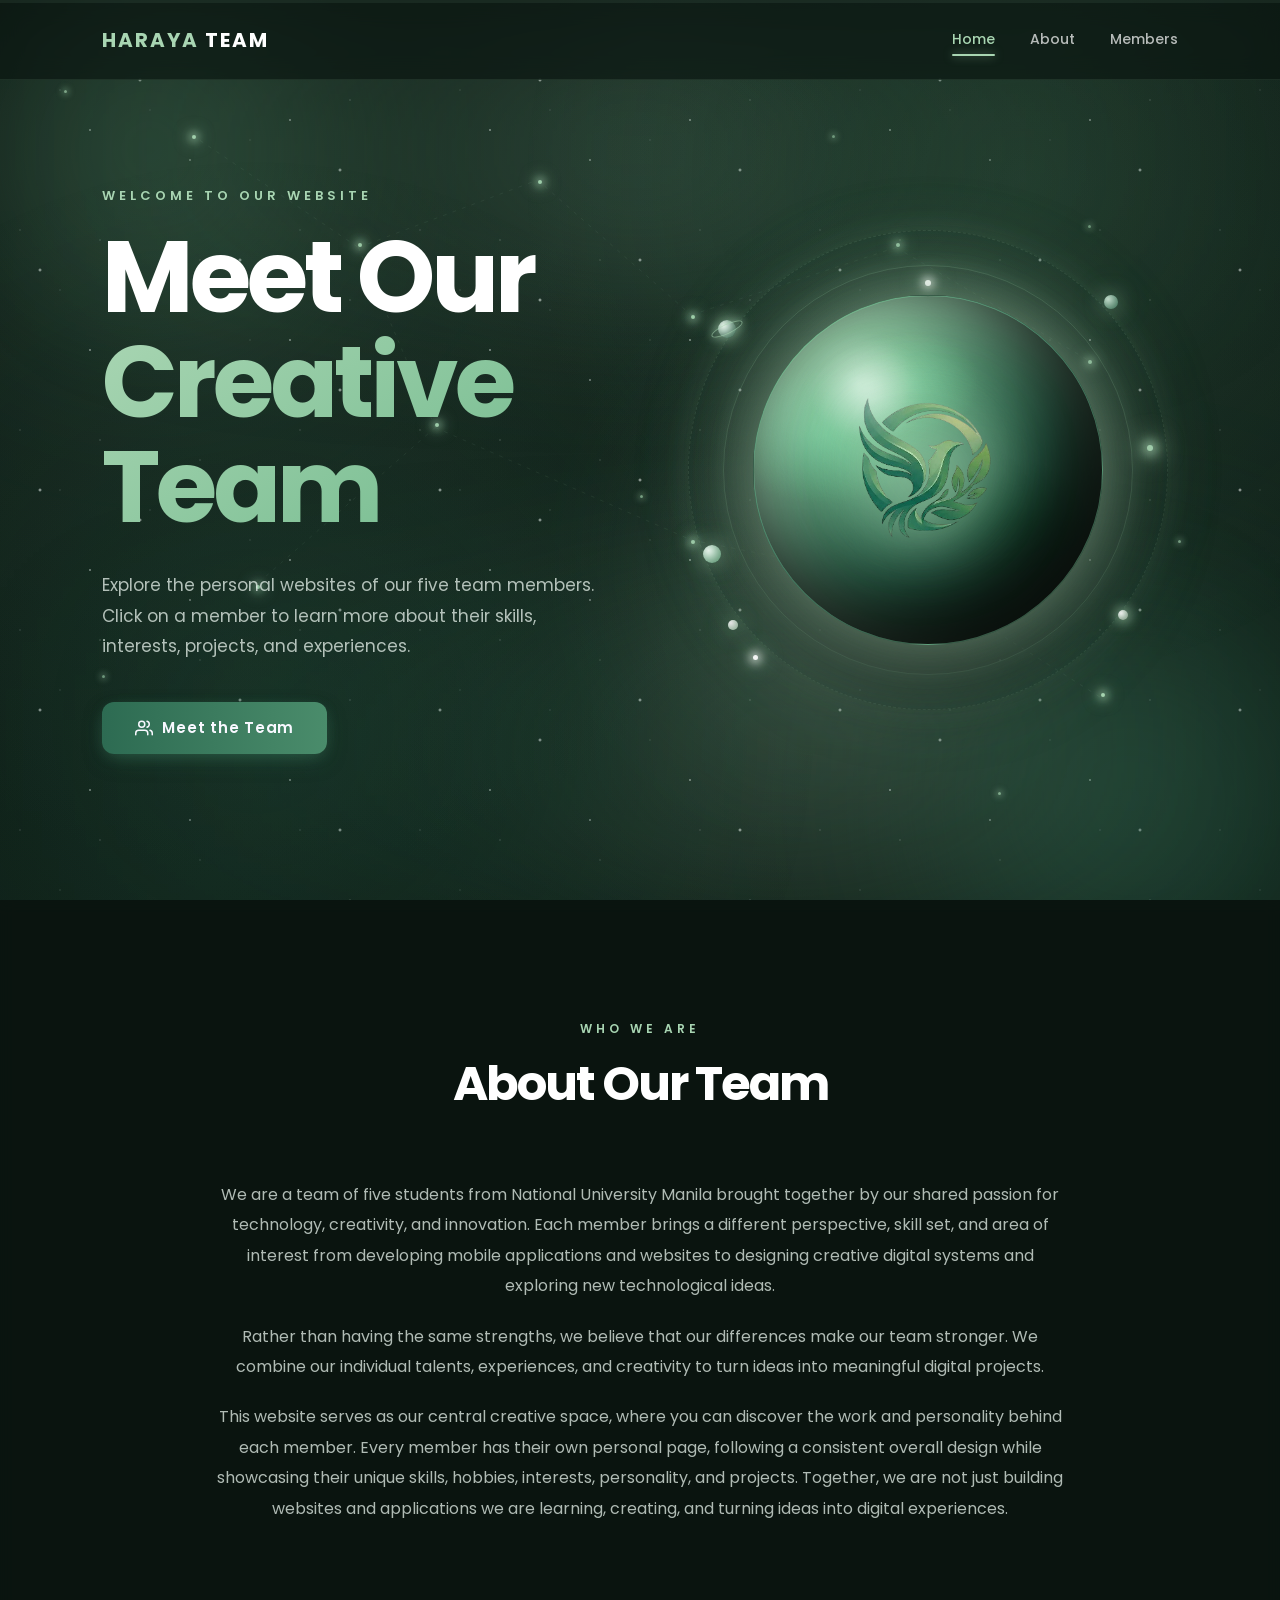
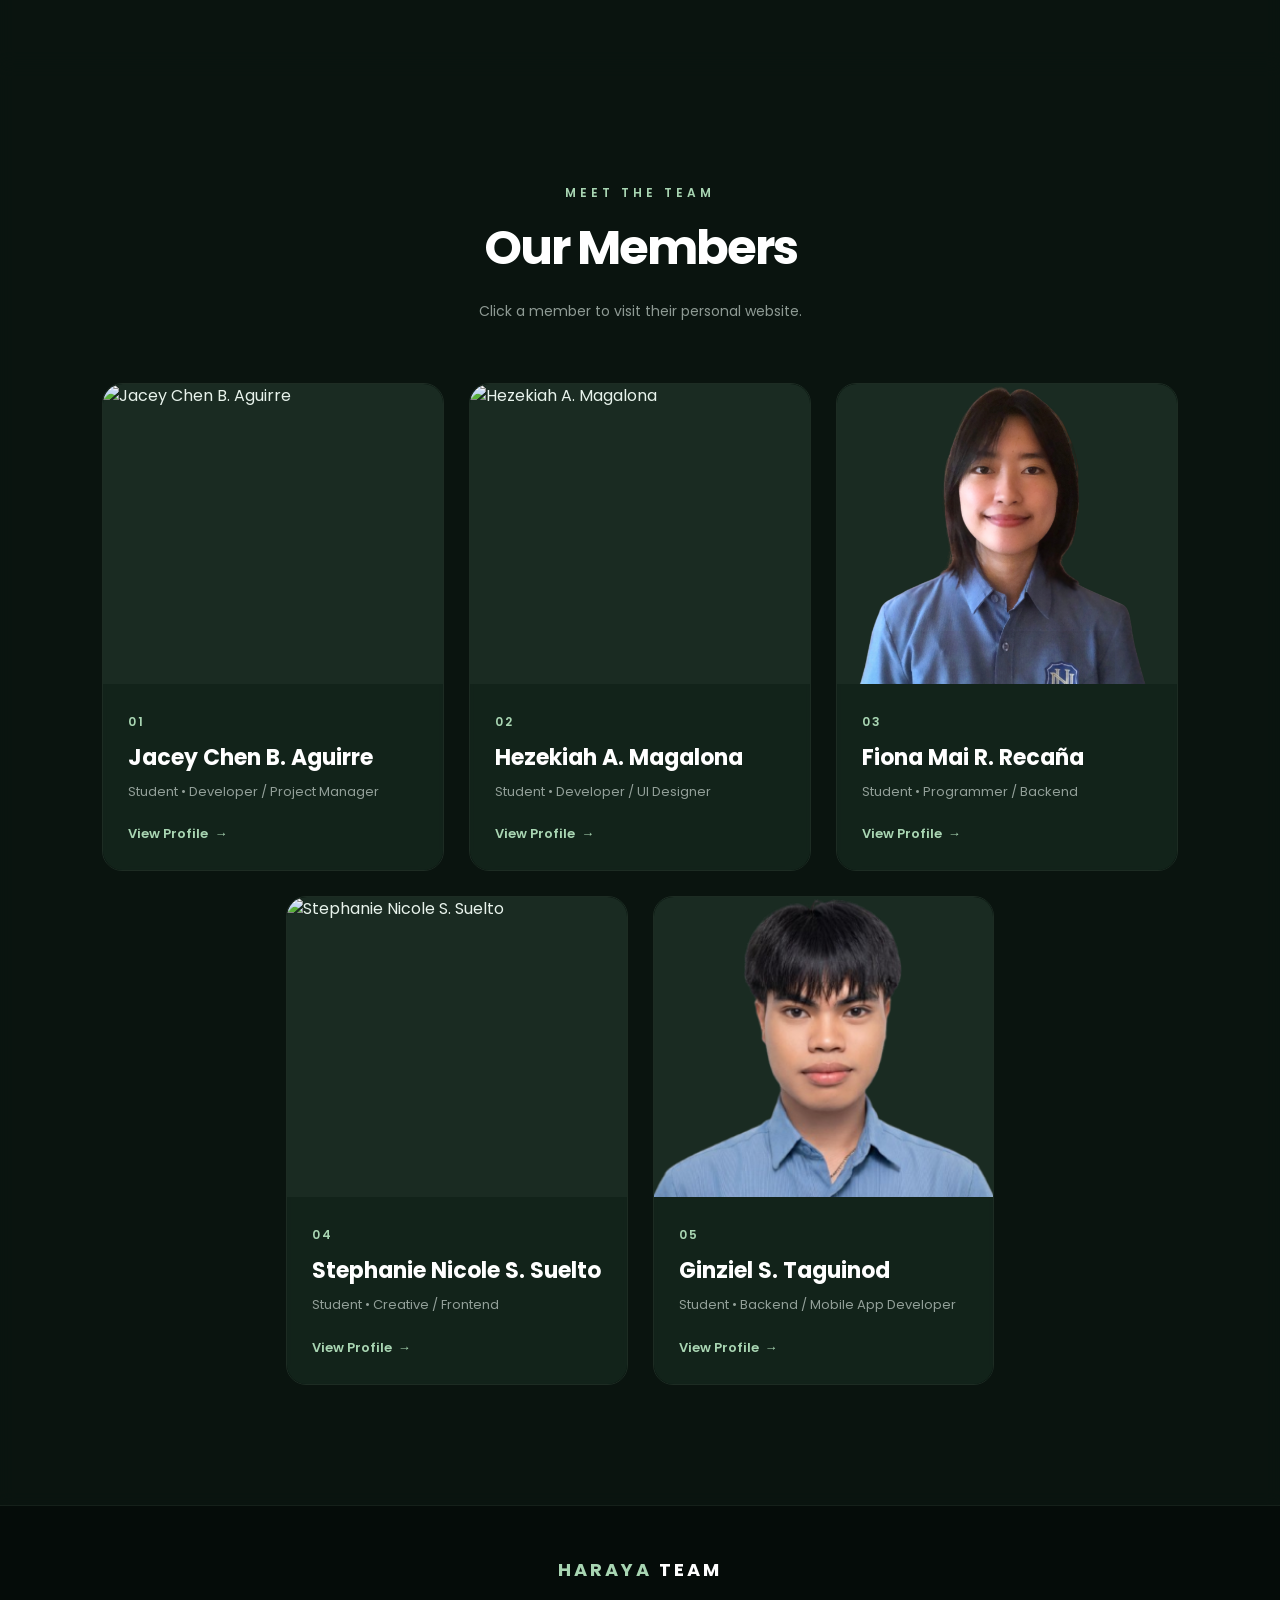
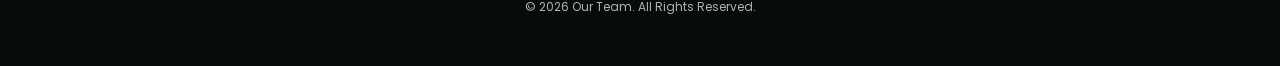
==== commit 884e0550: "Update stylesheet link path in index.html" ====
--- a/index.html
+++ b/index.html
@@ -12,7 +12,7 @@
   <link href="https://fonts.googleapis.com/css2?family=Poppins:wght@300;400;500;600;700&display=swap" rel="stylesheet">
 
   <!-- CSS -->
-  <link rel="stylesheet" href="css/style.css">
+  <link rel="stylesheet" href="style.css">
 </head>
 
 <body>
--- a/style.css
+++ b/style.css
@@ -0,0 +1,1894 @@
+/* =========================
+   GENERAL
+========================= */
+
+* {
+  margin: 0;
+  padding: 0;
+  box-sizing: border-box;
+}
+
+html {
+  scroll-behavior: smooth;
+}
+
+body {
+  font-family: 'Poppins', sans-serif;
+  background: #0a1510;
+  color: #e8f3ec;
+  line-height: 1.5;
+  -webkit-font-smoothing: antialiased;
+  overflow-x: hidden;
+}
+
+a {
+  text-decoration: none;
+  color: inherit;
+}
+
+img {
+  display: block;
+  max-width: 100%;
+}
+
+
+/* =========================================
+   COSMIC BACKGROUND
+========================================= */
+
+.cosmic-bg {
+  position: fixed;
+  inset: 0;
+  z-index: -1;
+  overflow: hidden;
+  pointer-events: none;
+  background:
+    radial-gradient(circle at 20% 30%, #1a2b22 0%, transparent 50%),
+    radial-gradient(circle at 80% 70%, #14261d 0%, transparent 55%),
+    linear-gradient(135deg, #0a1510 0%, #101f18 50%, #0d1a14 100%);
+}
+
+.starfield {
+  position: absolute;
+  inset: 0;
+  background-repeat: repeat;
+}
+
+.starfield-far {
+  background-image:
+    radial-gradient(1px 1px at 20px 30px, rgba(255, 255, 255, 0.5), transparent),
+    radial-gradient(1px 1px at 60px 90px, rgba(255, 255, 255, 0.4), transparent),
+    radial-gradient(1px 1px at 100px 40px, rgba(255, 255, 255, 0.6), transparent),
+    radial-gradient(1px 1px at 150px 110px, rgba(255, 255, 255, 0.4), transparent),
+    radial-gradient(1px 1px at 200px 60px, rgba(255, 255, 255, 0.5), transparent),
+    radial-gradient(1px 1px at 250px 140px, rgba(255, 255, 255, 0.4), transparent),
+    radial-gradient(1px 1px at 300px 30px, rgba(255, 255, 255, 0.5), transparent),
+    radial-gradient(1px 1px at 350px 100px, rgba(255, 255, 255, 0.6), transparent);
+  background-size: 400px 200px;
+  animation: twinkle 8s ease-in-out infinite alternate;
+  opacity: 0.6;
+}
+
+.starfield-near {
+  background-image:
+    radial-gradient(2px 2px at 40px 50px, rgba(255, 255, 255, 0.9), transparent),
+    radial-gradient(1.5px 1.5px at 90px 130px, rgba(255, 255, 255, 0.8), transparent),
+    radial-gradient(2px 2px at 140px 80px, rgba(255, 255, 255, 0.9), transparent),
+    radial-gradient(1.5px 1.5px at 190px 160px, rgba(255, 255, 255, 0.7), transparent),
+    radial-gradient(2px 2px at 240px 40px, rgba(255, 255, 255, 0.9), transparent),
+    radial-gradient(1.5px 1.5px at 290px 120px, rgba(255, 255, 255, 0.8), transparent),
+    radial-gradient(2px 2px at 340px 170px, rgba(255, 255, 255, 0.9), transparent);
+  background-size: 400px 220px;
+  animation: twinkle 5s ease-in-out infinite alternate 1s;
+  opacity: 0.9;
+}
+
+@keyframes twinkle {
+  0%   { opacity: 0.4; }
+  100% { opacity: 1; }
+}
+
+.nebula {
+  position: absolute;
+  border-radius: 50%;
+  filter: blur(80px);
+  opacity: 0.5;
+  animation: nebulaFloat 20s ease-in-out infinite;
+}
+
+.nebula-1 {
+  width: 500px;
+  height: 500px;
+  background: radial-gradient(circle, #4a7c5e 0%, transparent 70%);
+  top: -100px;
+  left: -100px;
+}
+
+.nebula-2 {
+  width: 600px;
+  height: 600px;
+  background: radial-gradient(circle, #2d6b52 0%, transparent 70%);
+  bottom: -200px;
+  right: -150px;
+  animation-delay: 5s;
+}
+
+.nebula-3 {
+  width: 400px;
+  height: 400px;
+  background: radial-gradient(circle, #8fbfa3 0%, transparent 70%);
+  top: 40%;
+  left: 50%;
+  animation-delay: 10s;
+}
+
+@keyframes nebulaFloat {
+  0%, 100% { transform: translate(0, 0) scale(1); }
+  33%      { transform: translate(40px, -30px) scale(1.1); }
+  66%      { transform: translate(-30px, 40px) scale(0.95); }
+}
+
+.constellation {
+  position: absolute;
+  inset: 0;
+  width: 100%;
+  height: 100%;
+  opacity: 0.35;
+  pointer-events: none;
+}
+
+.constellation line {
+  stroke: rgba(168, 213, 178, 0.4);
+  stroke-width: 0.5;
+  stroke-dasharray: 3 5;
+  animation: constellationPulse 6s ease-in-out infinite alternate;
+}
+
+@keyframes constellationPulse {
+  0%   { opacity: 0.2; }
+  100% { opacity: 0.6; }
+}
+
+.constellation-node {
+  position: absolute;
+  width: 4px;
+  height: 4px;
+  background: #a8d5b2;
+  border-radius: 50%;
+  box-shadow:
+    0 0 8px 2px rgba(168, 213, 178, 0.8),
+    0 0 16px 4px rgba(168, 213, 178, 0.4);
+  animation: nodePulse 4s ease-in-out infinite;
+  pointer-events: none;
+}
+
+.constellation-node:nth-child(odd) { animation-delay: 1s; }
+.constellation-node:nth-child(3n) { animation-delay: 2s; }
+
+@keyframes nodePulse {
+  0%, 100% { transform: scale(1); opacity: 0.7; }
+  50%      { transform: scale(1.5); opacity: 1; }
+}
+
+.cosmic-dust {
+  position: absolute;
+  width: 3px;
+  height: 3px;
+  background: rgba(168, 213, 178, 0.7);
+  border-radius: 50%;
+  box-shadow: 0 0 6px 2px rgba(168, 213, 178, 0.4);
+  animation: dustFloat 12s ease-in-out infinite;
+  pointer-events: none;
+}
+
+.dust-1 { top: 10%; left: 5%; animation-delay: 0s; }
+.dust-2 { top: 25%; left: 85%; animation-delay: 1.5s; }
+.dust-3 { top: 45%; left: 12%; animation-delay: 3s; }
+.dust-4 { top: 60%; left: 92%; animation-delay: 4.5s; }
+.dust-5 { top: 75%; left: 8%; animation-delay: 6s; }
+.dust-6 { top: 88%; left: 78%; animation-delay: 7.5s; }
+.dust-7 { top: 55%; left: 50%; animation-delay: 9s; }
+.dust-8 { top: 15%; left: 65%; animation-delay: 10.5s; }
+
+@keyframes dustFloat {
+  0%, 100% { transform: translate(0, 0) scale(1); opacity: 0.3; }
+  25%      { transform: translate(20px, -30px) scale(1.3); opacity: 0.8; }
+  50%      { transform: translate(-15px, -60px) scale(1); opacity: 0.5; }
+  75%      { transform: translate(25px, -40px) scale(1.4); opacity: 0.9; }
+}
+
+.shooting-star {
+  position: absolute;
+  width: 2px;
+  height: 2px;
+  background: #ffffff;
+  border-radius: 50%;
+  box-shadow:
+    0 0 4px 1px rgba(255, 255, 255, 1),
+    0 0 8px 2px rgba(255, 255, 255, 0.8),
+    0 0 14px 4px rgba(168, 213, 178, 0.6),
+    0 0 24px 6px rgba(168, 213, 178, 0.3);
+  opacity: 0;
+  will-change: transform, opacity;
+}
+
+.shooting-star::before {
+  content: '';
+  position: absolute;
+  top: 50%;
+  right: 0;
+  width: 220px;
+  height: 1.5px;
+  background: linear-gradient(
+    270deg,
+    rgba(255, 255, 255, 0) 0%,
+    rgba(255, 255, 255, 0.15) 20%,
+    rgba(200, 240, 215, 0.5) 50%,
+    rgba(200, 240, 215, 0.9) 80%,
+    rgba(255, 255, 255, 1) 100%
+  );
+  transform: translateY(-50%);
+  transform-origin: right center;
+  filter: blur(0.3px);
+  border-radius: 50%;
+}
+
+.shooting-star::after {
+  content: '';
+  position: absolute;
+  top: 50%;
+  right: 0;
+  width: 220px;
+  height: 6px;
+  background: linear-gradient(
+    270deg,
+    transparent 0%,
+    rgba(168, 213, 178, 0.15) 40%,
+    rgba(168, 213, 178, 0.4) 100%
+  );
+  transform: translateY(-50%);
+  filter: blur(4px);
+  border-radius: 50%;
+}
+
+.shooting-1 {
+  top: 8%;
+  left: 15%;
+  animation: meteorFall1 8s ease-in infinite;
+  animation-delay: 2s;
+}
+
+.shooting-2 {
+  top: 25%;
+  left: 55%;
+  animation: meteorFall2 11s ease-in infinite;
+  animation-delay: 6s;
+}
+
+.shooting-3 {
+  top: 5%;
+  left: 75%;
+  animation: meteorFall3 14s ease-in infinite;
+  animation-delay: 10s;
+}
+
+@keyframes meteorFall1 {
+  0%   { opacity: 0; transform: translate(0, 0) rotate(45deg); }
+  5%   { opacity: 1; }
+  25%  { opacity: 1; transform: translate(200px, 200px) rotate(45deg); }
+  40%  { opacity: 1; transform: translate(400px, 400px) rotate(45deg); }
+  50%  { opacity: 0; transform: translate(500px, 500px) rotate(45deg); }
+  100% { opacity: 0; transform: translate(500px, 500px) rotate(45deg); }
+}
+
+@keyframes meteorFall2 {
+  0%   { opacity: 0; transform: translate(0, 0) rotate(35deg); }
+  5%   { opacity: 1; }
+  30%  { opacity: 1; transform: translate(300px, 210px) rotate(35deg); }
+  45%  { opacity: 1; transform: translate(500px, 350px) rotate(35deg); }
+  55%  { opacity: 0; transform: translate(600px, 420px) rotate(35deg); }
+  100% { opacity: 0; transform: translate(600px, 420px) rotate(35deg); }
+}
+
+@keyframes meteorFall3 {
+  0%   { opacity: 0; transform: translate(0, 0) rotate(50deg); }
+  5%   { opacity: 1; }
+  35%  { opacity: 1; transform: translate(400px, 480px) rotate(50deg); }
+  55%  { opacity: 1; transform: translate(650px, 780px) rotate(50deg); }
+  65%  { opacity: 0; transform: translate(750px, 900px) rotate(50deg); }
+  100% { opacity: 0; transform: translate(750px, 900px) rotate(50deg); }
+}
+
+.aurora {
+  position: absolute;
+  width: 100%;
+  height: 300px;
+  filter: blur(80px);
+  opacity: 0.25;
+  pointer-events: none;
+}
+
+.aurora-1 {
+  top: 0;
+  left: 0;
+  background: linear-gradient(90deg,
+    transparent 0%,
+    rgba(74, 124, 94, 0.6) 30%,
+    rgba(140, 201, 166, 0.8) 50%,
+    rgba(74, 124, 94, 0.6) 70%,
+    transparent 100%
+  );
+  animation: auroraMove 20s ease-in-out infinite;
+}
+
+.aurora-2 {
+  bottom: 0;
+  left: 0;
+  background: linear-gradient(90deg,
+    transparent 0%,
+    rgba(45, 107, 82, 0.5) 40%,
+    rgba(168, 213, 178, 0.7) 60%,
+    transparent 100%
+  );
+  animation: auroraMove 25s ease-in-out infinite reverse;
+}
+
+@keyframes auroraMove {
+  0%, 100% { transform: translateX(-20%) scaleX(1); opacity: 0.2; }
+  50%      { transform: translateX(20%) scaleX(1.3); opacity: 0.4; }
+}
+
+
+/* =========================================
+   LOADING SCREEN
+========================================= */
+
+.loader {
+  position: fixed;
+  inset: 0;
+  z-index: 9999;
+  background:
+    radial-gradient(circle at 50% 50%, #1a2b22 0%, #0a1510 70%);
+  display: flex;
+  align-items: center;
+  justify-content: center;
+  transition: opacity 0.6s ease, visibility 0.6s ease;
+}
+
+.loader.loaded {
+  opacity: 0;
+  visibility: hidden;
+}
+
+.loader-content {
+  display: flex;
+  flex-direction: column;
+  align-items: center;
+  gap: 2rem;
+}
+
+.loader-planet {
+  position: relative;
+  width: 100px;
+  height: 100px;
+  border-radius: 50%;
+  background:
+    radial-gradient(circle at 30% 30%, #a8d5b2 0%, #4a8c6b 40%, #1a3a2a 100%);
+  box-shadow:
+    0 0 40px rgba(168, 213, 178, 0.5),
+    0 0 80px rgba(168, 213, 178, 0.3),
+    inset -15px -15px 30px rgba(0, 0, 0, 0.5),
+    inset 10px 10px 20px rgba(168, 213, 178, 0.4);
+  animation: planetPulse 2s ease-in-out infinite;
+}
+
+@keyframes planetPulse {
+  0%, 100% {
+    transform: scale(1);
+    box-shadow:
+      0 0 40px rgba(168, 213, 178, 0.5),
+      0 0 80px rgba(168, 213, 178, 0.3),
+      inset -15px -15px 30px rgba(0, 0, 0, 0.5),
+      inset 10px 10px 20px rgba(168, 213, 178, 0.4);
+  }
+  50% {
+    transform: scale(1.08);
+    box-shadow:
+      0 0 60px rgba(168, 213, 178, 0.7),
+      0 0 120px rgba(168, 213, 178, 0.4),
+      inset -15px -15px 30px rgba(0, 0, 0, 0.5),
+      inset 10px 10px 20px rgba(168, 213, 178, 0.5);
+  }
+}
+
+.loader-ring {
+  position: absolute;
+  top: 50%;
+  left: 50%;
+  border-radius: 50%;
+  border: 2px dashed rgba(168, 213, 178, 0.5);
+  pointer-events: none;
+}
+
+.loader-ring:nth-child(1) {
+  width: 150px;
+  height: 150px;
+  margin: -75px 0 0 -75px;
+  animation: loaderSpin 3s linear infinite;
+}
+
+.loader-ring:nth-child(2) {
+  width: 200px;
+  height: 200px;
+  margin: -100px 0 0 -100px;
+  border-color: rgba(168, 213, 178, 0.25);
+  animation: loaderSpinReverse 5s linear infinite;
+}
+
+@keyframes loaderSpin {
+  from { transform: rotate(0deg); }
+  to   { transform: rotate(360deg); }
+}
+
+@keyframes loaderSpinReverse {
+  from { transform: rotate(360deg); }
+  to   { transform: rotate(0deg); }
+}
+
+.loader-dot {
+  position: absolute;
+  top: 50%;
+  left: 50%;
+  width: 10px;
+  height: 10px;
+  margin: -5px 0 0 -5px;
+  border-radius: 50%;
+  background: #ffffff;
+  box-shadow:
+    0 0 10px 3px rgba(255, 255, 255, 0.9),
+    0 0 20px 6px rgba(168, 213, 178, 0.6);
+  animation: loaderDotOrbit 3s linear infinite;
+}
+
+@keyframes loaderDotOrbit {
+  from { transform: rotate(0deg) translateX(75px) rotate(0deg); }
+  to   { transform: rotate(360deg) translateX(75px) rotate(-360deg); }
+}
+
+.loader-text {
+  font-size: 0.95rem;
+  font-weight: 500;
+  letter-spacing: 0.15em;
+  color: #a8d5b2;
+  text-transform: uppercase;
+  animation: loaderTextPulse 1.5s ease-in-out infinite;
+}
+
+@keyframes loaderTextPulse {
+  0%, 100% { opacity: 0.6; }
+  50%      { opacity: 1; }
+}
+
+.loader-progress {
+  width: 200px;
+  height: 3px;
+  background: rgba(168, 213, 178, 0.15);
+  border-radius: 3px;
+  overflow: hidden;
+}
+
+.loader-progress-fill {
+  height: 100%;
+  width: 0%;
+  background: linear-gradient(90deg, #2d6b52, #a8d5b2);
+  border-radius: 3px;
+  box-shadow: 0 0 10px rgba(168, 213, 178, 0.6);
+  animation: loaderProgressFill 1.4s ease-out forwards;
+}
+
+@keyframes loaderProgressFill {
+  0%   { width: 0%; }
+  100% { width: 100%; }
+}
+
+body:not(.loaded) {
+  overflow: hidden;
+}
+
+
+/* =========================================
+   CURSOR TRAIL + HIDE DEFAULT CURSOR
+========================================= */
+
+.cursor-trail {
+  position: fixed;
+  inset: 0;
+  width: 100%;
+  height: 100%;
+  pointer-events: none;
+  z-index: 9998;
+}
+
+/* Hide default cursor sa desktop — trail lang kita */
+@media (hover: hover) and (pointer: fine) {
+  * {
+    cursor: none !important;
+  }
+
+  a,
+  button,
+  input,
+  textarea,
+  .member-card,
+  .cssbuttons-io {
+    cursor: none !important;
+  }
+}
+
+/* Disable cursor trail sa mobile/touch */
+@media (hover: none), (pointer: coarse) {
+  .cursor-trail {
+    display: none !important;
+  }
+}
+
+
+/* =========================
+   NAVBAR — auto-hide on scroll
+========================= */
+
+.navbar {
+  position: fixed;
+  top: 0;
+  left: 0;
+  width: 100%;
+  height: 80px;
+  display: flex;
+  justify-content: space-between;
+  align-items: center;
+  padding: 0 8%;
+  background: rgba(10, 21, 16, 0.65);
+  backdrop-filter: blur(12px);
+  -webkit-backdrop-filter: blur(12px);
+  z-index: 1000;
+  border-bottom: 1px solid rgba(168, 213, 178, 0.1);
+  transition:
+    transform 0.4s cubic-bezier(0.22, 1, 0.36, 1),
+    opacity 0.4s ease,
+    background 0.4s ease;
+}
+
+.navbar-hidden {
+  transform: translateY(-100%);
+  opacity: 0;
+  pointer-events: none;
+}
+
+.navbar:hover,
+.navbar-hidden:hover {
+  transform: translateY(0);
+  opacity: 1;
+  pointer-events: auto;
+  background: rgba(10, 21, 16, 0.85);
+}
+
+.logo {
+  font-size: 20px;
+  font-weight: 700;
+  letter-spacing: 2px;
+  color: #ffffff;
+  transition: 0.3s;
+}
+
+.logo span {
+  color: #a8d5b2;
+}
+
+.logo:hover {
+  transform: translateY(-1px);
+}
+
+.navbar nav {
+  display: flex;
+  gap: 35px;
+}
+
+.navbar nav a {
+  font-size: 14px;
+  font-weight: 500;
+  color: rgba(255, 255, 255, 0.7);
+  transition: 0.3s;
+  position: relative;
+}
+
+.navbar nav a::after {
+  content: '';
+  position: absolute;
+  bottom: -6px;
+  left: 0;
+  width: 0;
+  height: 2px;
+  background: #a8d5b2;
+  border-radius: 2px;
+  transition: width 0.25s ease;
+}
+
+.navbar nav a:hover {
+  color: #a8d5b2;
+}
+
+.navbar nav a:hover::after {
+  width: 100%;
+}
+
+
+/* =========================
+   HERO
+========================= */
+
+.hero {
+  min-height: 100vh;
+  display: flex;
+  align-items: center;
+  justify-content: space-between;
+  gap: 60px;
+  padding: 120px 8% 80px;
+  background:
+    radial-gradient(circle at 80% 20%, rgba(74, 124, 94, 0.25), transparent 40%),
+    radial-gradient(circle at 20% 80%, rgba(45, 107, 82, 0.2), transparent 45%),
+    transparent;
+}
+
+.hero-content {
+  flex: 1 1 500px;
+  max-width: 850px;
+}
+
+.small-title {
+  font-size: 13px;
+  font-weight: 600;
+  letter-spacing: 4px;
+  color: #a8d5b2;
+  margin-bottom: 20px;
+  text-transform: uppercase;
+}
+
+.hero h1 {
+  font-size: clamp(50px, 8vw, 100px);
+  line-height: 1.05;
+  font-weight: 700;
+  letter-spacing: -4px;
+  margin-bottom: 30px;
+  color: #ffffff;
+}
+
+.hero h1 span {
+  display: block;
+  color: #a8d5b2;
+  background: linear-gradient(145deg, #a8d5b2, #6db88a);
+  -webkit-background-clip: text;
+  -webkit-text-fill-color: transparent;
+  background-clip: text;
+}
+
+.hero-description {
+  max-width: 650px;
+  font-size: 17px;
+  line-height: 1.8;
+  color: rgba(232, 243, 236, 0.75);
+  margin-bottom: 40px;
+}
+
+
+/* =========================================
+   MEET THE TEAM BUTTON (green gradient)
+========================================= */
+
+.cssbuttons-io {
+  position: relative;
+  font-family: inherit;
+  font-weight: 600;
+  font-size: 15px;
+  letter-spacing: 0.05em;
+  border-radius: 0.8em;
+  cursor: pointer;
+  border: none;
+  background: linear-gradient(to right, #2d6b52, #4a8c6b);
+  color: ghostwhite;
+  overflow: hidden;
+  display: inline-flex;
+  align-items: center;
+  padding: 1em 2.2em;
+  transition: transform 0.3s ease, box-shadow 0.3s ease;
+  box-shadow:
+    0 8px 25px -8px rgba(45, 107, 82, 0.5),
+    0 4px 15px -4px rgba(74, 140, 107, 0.4);
+  z-index: 1;
+  text-decoration: none;
+}
+
+.cssbuttons-io svg {
+  width: 1.2em;
+  height: 1.2em;
+  margin-right: 0.6em;
+  transition: transform 0.3s ease;
+  flex-shrink: 0;
+}
+
+.cssbuttons-io::before {
+  content: '';
+  position: absolute;
+  inset: 0;
+  background: linear-gradient(to right, #4a8c6b, #6db88a);
+  opacity: 0;
+  transition: opacity 0.4s ease;
+  z-index: -1;
+}
+
+.cssbuttons-io::after {
+  content: '';
+  position: absolute;
+  top: 0;
+  left: -100%;
+  width: 100%;
+  height: 100%;
+  background: linear-gradient(
+    90deg,
+    transparent,
+    rgba(255, 255, 255, 0.3),
+    transparent
+  );
+  transition: left 0.6s ease;
+}
+
+.cssbuttons-io span {
+  position: relative;
+  z-index: 2;
+}
+
+.cssbuttons-io:hover {
+  transform: translateY(-3px);
+  box-shadow:
+    0 15px 35px -10px rgba(45, 107, 82, 0.7),
+    0 8px 25px -6px rgba(74, 140, 107, 0.5),
+    0 0 60px -10px rgba(168, 213, 178, 0.6);
+}
+
+.cssbuttons-io:hover::before {
+  opacity: 1;
+}
+
+.cssbuttons-io:hover::after {
+  left: 100%;
+}
+
+.cssbuttons-io:hover svg {
+  transform: scale(1.15) rotate(-8deg);
+}
+
+.cssbuttons-io:active {
+  transform: translateY(-1px);
+}
+
+
+/* =========================================
+   HERO VISUAL
+========================================= */
+
+.hero-visual {
+  position: relative;
+  flex: 0 0 500px;
+  width: 500px;
+  height: 500px;
+  display: flex;
+  align-items: center;
+  justify-content: center;
+  flex-shrink: 0;
+  perspective: 1200px;
+}
+
+.cosmic-glow {
+  position: absolute;
+  top: 50%;
+  left: 50%;
+  transform: translate(-50%, -50%);
+  width: 520px;
+  height: 520px;
+  border-radius: 50%;
+  background: radial-gradient(circle, rgba(140, 201, 166, 0.35) 0%, transparent 60%);
+  filter: blur(50px);
+  z-index: 0;
+  animation: cosmicPulse 6s ease-in-out infinite;
+  pointer-events: none;
+}
+
+@keyframes cosmicPulse {
+  0%, 100% { transform: translate(-50%, -50%) scale(1); opacity: 0.7; }
+  50%      { transform: translate(-50%, -50%) scale(1.15); opacity: 1; }
+}
+
+
+/* =========================================
+   LOGO CONTAINER — TRUE 3D SPHERE
+========================================= */
+
+.logo-container {
+  position: absolute;
+  top: 50%;
+  left: 50%;
+  width: 350px;
+  height: 350px;
+  transform: translate(-50%, -50%);
+  border-radius: 50%;
+  z-index: 5;
+  overflow: hidden;
+  isolation: isolate;
+
+  background:
+    radial-gradient(
+      circle at 30% 25%,
+      #a8e0bd 0%,
+      #6db88a 15%,
+      #4a8c6b 35%,
+      #2d6b52 55%,
+      #1a3a2a 80%,
+      #0d1f17 100%
+    );
+
+  box-shadow:
+    0 0 60px rgba(168, 213, 178, 0.5),
+    0 0 120px rgba(168, 213, 178, 0.25),
+    0 35px 80px rgba(0, 0, 0, 0.7),
+    inset -50px -50px 120px rgba(0, 0, 0, 0.75),
+    inset -20px -20px 60px rgba(0, 0, 0, 0.5),
+    inset 40px 40px 90px rgba(168, 213, 178, 0.55),
+    inset 25px 25px 40px rgba(255, 255, 255, 0.15),
+    inset 0 0 50px rgba(168, 213, 178, 0.3);
+
+  border: 1px solid rgba(168, 213, 178, 0.2);
+
+  transition:
+    box-shadow 0.8s ease,
+    transform 0.8s ease;
+}
+
+.logo-container::before {
+  content: '';
+  position: absolute;
+  inset: 0;
+  border-radius: 50%;
+  z-index: 1;
+  pointer-events: none;
+
+  background:
+    radial-gradient(
+      ellipse 60% 40% at 20% 40%,
+      rgba(140, 201, 166, 0.4) 0%,
+      transparent 50%
+    ),
+    radial-gradient(
+      ellipse 50% 35% at 75% 65%,
+      rgba(45, 107, 82, 0.5) 0%,
+      transparent 55%
+    ),
+    radial-gradient(
+      ellipse 40% 30% at 45% 25%,
+      rgba(168, 213, 178, 0.35) 0%,
+      transparent 50%
+    );
+
+  animation: surfaceMove 12s linear infinite;
+  mix-blend-mode: overlay;
+}
+
+@keyframes surfaceMove {
+  0% {
+    transform: translateX(0) scale(1);
+  }
+  50% {
+    transform: translateX(-30%) scale(1.05);
+  }
+  100% {
+    transform: translateX(0) scale(1);
+  }
+}
+
+.logo-container::after {
+  content: '';
+  position: absolute;
+  top: 12%;
+  left: 18%;
+  width: 30%;
+  height: 30%;
+  border-radius: 50%;
+  background: radial-gradient(
+    circle,
+    rgba(255, 255, 255, 0.55) 0%,
+    rgba(255, 255, 255, 0.25) 30%,
+    transparent 70%
+  );
+  filter: blur(8px);
+  z-index: 4;
+  pointer-events: none;
+}
+
+.logo-container img {
+  position: absolute;
+  top: 50%;
+  left: 50%;
+  transform: translate(-50%, -50%);
+  width: 55%;
+  height: 55%;
+  object-fit: contain;
+  z-index: 3;
+  pointer-events: none;
+
+  filter:
+    drop-shadow(0 6px 25px rgba(168, 213, 178, 0.6))
+    drop-shadow(0 0 40px rgba(168, 213, 178, 0.35));
+
+  transition: transform 0.5s ease, filter 0.5s ease;
+}
+
+.logo-container:hover {
+  transform: translate(-50%, -50%) scale(1.03);
+  box-shadow:
+    0 0 100px rgba(168, 213, 178, 0.75),
+    0 0 180px rgba(168, 213, 178, 0.35),
+    0 40px 90px rgba(0, 0, 0, 0.8),
+    inset -50px -50px 120px rgba(0, 0, 0, 0.7),
+    inset -20px -20px 60px rgba(0, 0, 0, 0.45),
+    inset 40px 40px 90px rgba(168, 213, 178, 0.7),
+    inset 25px 25px 40px rgba(255, 255, 255, 0.25),
+    inset 0 0 50px rgba(168, 213, 178, 0.4);
+}
+
+.logo-container:hover img {
+  transform: translate(-50%, -50%) scale(1.08);
+  filter:
+    drop-shadow(0 8px 30px rgba(168, 213, 178, 0.85))
+    drop-shadow(0 0 50px rgba(168, 213, 178, 0.55));
+}
+
+
+/* ORBITS — glowing cosmic rings */
+.image-orbit {
+  position: absolute;
+  top: 50%;
+  left: 50%;
+  border-radius: 50%;
+  border: 1.5px solid rgba(168, 213, 178, 0.35);
+  box-shadow: 0 0 20px rgba(168, 213, 178, 0.15);
+  pointer-events: none;
+  z-index: 1;
+}
+
+.orbit-1 {
+  width: 410px;
+  height: 410px;
+  transform: translate(-50%, -50%);
+  animation: orbitRotate 30s linear infinite;
+  opacity: 0.5;
+}
+
+.orbit-2 {
+  width: 480px;
+  height: 480px;
+  transform: translate(-50%, -50%);
+  border-style: dashed;
+  border-color: rgba(168, 213, 178, 0.25);
+  box-shadow: 0 0 30px rgba(168, 213, 178, 0.2);
+  opacity: 0.5;
+  animation: orbitRotateReverse 40s linear infinite;
+}
+
+@keyframes orbitRotate {
+  from { transform: translate(-50%, -50%) rotate(0deg); }
+  to   { transform: translate(-50%, -50%) rotate(360deg); }
+}
+
+@keyframes orbitRotateReverse {
+  from { transform: translate(-50%, -50%) rotate(360deg); }
+  to   { transform: translate(-50%, -50%) rotate(0deg); }
+}
+
+
+/* =========================================
+   FLOATING STARS
+========================================= */
+
+.orbit-star {
+  position: absolute;
+  width: 6px;
+  height: 6px;
+  background: white;
+  border-radius: 50%;
+  box-shadow:
+    0 0 10px 3px rgba(255, 255, 255, 0.8),
+    0 0 20px 6px rgba(168, 213, 178, 0.4);
+  z-index: 4;
+  pointer-events: none;
+}
+
+.star-1 {
+  top: 12%;
+  left: 50%;
+  transform: translateX(-50%);
+  animation: gentleFloat1 4s ease-in-out infinite;
+}
+
+.star-2 {
+  top: 45%;
+  right: 5%;
+  background: #a8d5b2;
+  box-shadow:
+    0 0 12px 4px rgba(168, 213, 178, 0.9),
+    0 0 24px 8px rgba(168, 213, 178, 0.4);
+  animation: gentleFloat2 5s ease-in-out infinite 0.8s;
+}
+
+.star-3 {
+  bottom: 12%;
+  left: 15%;
+  width: 5px;
+  height: 5px;
+  animation: gentleFloat3 6s ease-in-out infinite 1.5s;
+}
+
+@keyframes gentleFloat1 {
+  0%, 100% { transform: translateX(-50%) translateY(0); opacity: 0.7; }
+  50%      { transform: translateX(-50%) translateY(-25px); opacity: 1; }
+}
+
+@keyframes gentleFloat2 {
+  0%, 100% { transform: translateY(0); opacity: 0.8; }
+  50%      { transform: translateY(20px); opacity: 1; }
+}
+
+@keyframes gentleFloat3 {
+  0%, 100% { transform: translateY(0) scale(1); opacity: 0.6; }
+  50%      { transform: translateY(-18px) scale(1.3); opacity: 1; }
+}
+
+
+/* =========================================
+   MINI PLANETS
+========================================= */
+
+.mini-planet {
+  position: absolute;
+  border-radius: 50%;
+  z-index: 3;
+  pointer-events: none;
+}
+
+.planet-1 {
+  width: 18px;
+  height: 18px;
+  top: 20%;
+  left: 8%;
+  background: radial-gradient(circle at 30% 30%, #e8f3ec, #4a8c6b);
+  box-shadow:
+    0 0 15px 3px rgba(168, 213, 178, 0.6),
+    inset -3px -3px 6px rgba(0, 0, 0, 0.3);
+  animation: planetFloat 8s ease-in-out infinite;
+}
+
+.planet-1::before {
+  content: '';
+  position: absolute;
+  top: 50%;
+  left: 50%;
+  width: 32px;
+  height: 8px;
+  border: 1px solid rgba(168, 213, 178, 0.6);
+  border-radius: 50%;
+  transform: translate(-50%, -50%) rotate(-25deg);
+  box-shadow: 0 0 8px rgba(168, 213, 178, 0.4);
+}
+
+.planet-2 {
+  width: 10px;
+  height: 10px;
+  bottom: 20%;
+  right: 10%;
+  background: radial-gradient(circle at 30% 30%, #ffffff, #a8d5b2);
+  box-shadow:
+    0 0 12px 3px rgba(168, 213, 178, 0.7),
+    inset -2px -2px 4px rgba(0, 0, 0, 0.2);
+  animation: planetFloat 6s ease-in-out infinite 1s;
+}
+
+@keyframes planetFloat {
+  0%, 100% { transform: translateY(0) rotate(0deg); }
+  50%      { transform: translateY(-15px) rotate(10deg); }
+}
+
+.floating-shape {
+  position: absolute;
+  border-radius: 50%;
+  background: radial-gradient(circle at 30% 30%, #c9e3d2, #4a8c6b);
+  box-shadow:
+    0 0 20px rgba(168, 213, 178, 0.6),
+    0 0 40px rgba(168, 213, 178, 0.3),
+    inset -3px -3px 8px rgba(0, 0, 0, 0.2);
+  z-index: 8;
+  animation: shapeFloat 5s ease-in-out infinite;
+}
+
+.shape-1 {
+  width: 14px;
+  height: 14px;
+  top: 15%;
+  right: 12%;
+}
+
+.shape-2 {
+  width: 10px;
+  height: 10px;
+  bottom: 18%;
+  left: 10%;
+  background: radial-gradient(circle at 30% 30%, #ffffff, #a8d5b2);
+  animation-delay: 1s;
+}
+
+.shape-3 {
+  width: 18px;
+  height: 18px;
+  top: 65%;
+  left: 5%;
+  background: radial-gradient(circle at 30% 30%, #e8f3ec, #6db88a);
+  animation-delay: 2s;
+}
+
+@keyframes shapeFloat {
+  0%, 100% { transform: translateY(0) scale(1); }
+  50%      { transform: translateY(-12px) scale(1.15); }
+}
+
+
+/* =========================
+   SECTIONS
+========================= */
+
+section {
+  padding: 120px 8%;
+}
+
+.section-title {
+  text-align: center;
+  margin-bottom: 60px;
+}
+
+.section-title p {
+  font-size: 12px;
+  letter-spacing: 4px;
+  color: #a8d5b2;
+  font-weight: 600;
+  margin-bottom: 10px;
+  text-transform: uppercase;
+}
+
+.section-title h2 {
+  font-size: clamp(32px, 4.5vw, 48px);
+  letter-spacing: -2px;
+  margin-bottom: 15px;
+  color: #ffffff;
+}
+
+.section-title span {
+  font-size: 14px;
+  color: rgba(232, 243, 236, 0.6);
+}
+
+
+/* =========================
+   ABOUT
+========================= */
+
+.about {
+  background: rgba(10, 21, 16, 0.6);
+  backdrop-filter: blur(8px);
+  -webkit-backdrop-filter: blur(8px);
+}
+
+.about-content {
+  max-width: 850px;
+  margin: auto;
+  text-align: center;
+}
+
+.about-content p {
+  font-size: 16px;
+  line-height: 1.9;
+  color: rgba(232, 243, 236, 0.75);
+  margin-bottom: 20px;
+}
+
+
+/* =========================
+   MEMBERS
+========================= */
+
+.members {
+  background: rgba(10, 21, 16, 0.4);
+  backdrop-filter: blur(8px);
+  -webkit-backdrop-filter: blur(8px);
+}
+
+.member-grid {
+  max-width: 1200px;
+  margin: 0 auto;
+  display: grid;
+  grid-template-columns: repeat(6, 1fr);
+  gap: 25px;
+}
+
+.member-card:nth-child(1),
+.member-card:nth-child(2),
+.member-card:nth-child(3) {
+  grid-column: span 2;
+}
+
+.member-card:nth-child(4) {
+  grid-column: 2 / span 2;
+}
+
+.member-card:nth-child(5) {
+  grid-column: 4 / span 2;
+}
+
+
+/* =========================================
+   MEMBER CARD
+========================================= */
+
+.member-card {
+  position: relative;
+  border-radius: 20px;
+  overflow: visible;
+  border: 1px solid rgba(168, 213, 178, 0.12);
+  transition:
+    transform 0.5s cubic-bezier(0.22, 1, 0.36, 1),
+    box-shadow 0.5s ease,
+    border-color 0.5s ease;
+  isolation: isolate;
+}
+
+.member-card-inner {
+  position: relative;
+  border-radius: 20px;
+  overflow: hidden;
+  background: rgba(20, 38, 29, 0.7);
+  backdrop-filter: blur(8px);
+  -webkit-backdrop-filter: blur(8px);
+}
+
+.member-card:hover {
+  transform: translateY(-8px) scale(1.015);
+  border-color: rgba(168, 213, 178, 0.35);
+  box-shadow:
+    0 15px 35px rgba(0, 0, 0, 0.4),
+    0 0 25px rgba(168, 213, 178, 0.3),
+    0 0 50px rgba(168, 213, 178, 0.15);
+}
+
+
+/* =========================================
+   GLOWING STARS — 4 corner stars
+========================================= */
+
+.member-card .star {
+  position: absolute;
+  width: 8px;
+  height: 8px;
+  border-radius: 50%;
+  background: #ffffff;
+  box-shadow:
+    0 0 8px 2px rgba(255, 255, 255, 0.9),
+    0 0 16px 4px rgba(168, 213, 178, 0.7),
+    0 0 24px 6px rgba(168, 213, 178, 0.35);
+  opacity: 0;
+  pointer-events: none;
+  z-index: 10;
+  transition: opacity 0.5s ease;
+}
+
+.member-card .star-1 {
+  top: -4px;
+  left: -4px;
+}
+
+.member-card .star-2 {
+  top: -4px;
+  right: -4px;
+}
+
+.member-card .star-3 {
+  bottom: -4px;
+  left: -4px;
+}
+
+.member-card .star-4 {
+  bottom: -4px;
+  right: -4px;
+}
+
+.member-card:hover .star {
+  opacity: 1;
+}
+
+.member-card:hover .star-1 {
+  animation: starTwinkle 1.8s ease-in-out infinite;
+}
+
+.member-card:hover .star-2 {
+  animation: starTwinkle 2.1s ease-in-out infinite 0.3s;
+}
+
+.member-card:hover .star-3 {
+  animation: starTwinkle 1.9s ease-in-out infinite 0.6s;
+}
+
+.member-card:hover .star-4 {
+  animation: starTwinkle 2.2s ease-in-out infinite 0.9s;
+}
+
+@keyframes starTwinkle {
+  0%, 100% {
+    transform: scale(1);
+    opacity: 0.7;
+    box-shadow:
+      0 0 8px 2px rgba(255, 255, 255, 0.9),
+      0 0 16px 4px rgba(168, 213, 178, 0.7),
+      0 0 24px 6px rgba(168, 213, 178, 0.35);
+  }
+  50% {
+    transform: scale(1.5);
+    opacity: 1;
+    box-shadow:
+      0 0 12px 4px rgba(255, 255, 255, 1),
+      0 0 24px 8px rgba(168, 213, 178, 0.9),
+      0 0 36px 12px rgba(168, 213, 178, 0.5);
+  }
+}
+
+
+/* === IMAGE === */
+
+.member-image {
+  position: relative;
+  height: 300px;
+  overflow: hidden;
+  background: #1a2b22;
+}
+
+.member-image img {
+  width: 100%;
+  height: 100%;
+  object-fit: cover;
+  position: relative;
+  z-index: 2;
+  transition:
+    transform 0.7s cubic-bezier(0.22, 1, 0.36, 1),
+    filter 0.7s ease;
+}
+
+.member-card:hover .member-image img {
+  transform: scale(1.06);
+  filter:
+    brightness(1.15)
+    saturate(1.15)
+    contrast(1.05);
+}
+
+.member-image::before {
+  content: '';
+  position: absolute;
+  inset: 0;
+  background: linear-gradient(
+    180deg,
+    rgba(168, 213, 178, 0) 0%,
+    rgba(168, 213, 178, 0.08) 40%,
+    rgba(45, 107, 82, 0.35) 100%
+  );
+  opacity: 0;
+  transition: opacity 0.6s ease;
+  z-index: 3;
+  pointer-events: none;
+}
+
+.member-card:hover .member-image::before {
+  opacity: 1;
+}
+
+.member-image::after {
+  content: '';
+  position: absolute;
+  inset: 0;
+  background: radial-gradient(
+    ellipse at 50% 100%,
+    rgba(168, 213, 178, 0.25) 0%,
+    transparent 60%
+  );
+  opacity: 0;
+  transition: opacity 0.6s ease;
+  z-index: 4;
+  pointer-events: none;
+}
+
+.member-card:hover .member-image::after {
+  opacity: 1;
+}
+
+
+/* === INFO === */
+
+.member-info {
+  padding: 25px;
+  position: relative;
+  z-index: 5;
+  background: rgba(20, 38, 29, 0.7);
+  transition: background 0.5s ease;
+}
+
+.member-card:hover .member-info {
+  background: rgba(20, 38, 29, 0.9);
+}
+
+.member-number {
+  font-size: 12px;
+  color: #a8d5b2;
+  font-weight: 600;
+  letter-spacing: 2px;
+  transition: color 0.5s ease, text-shadow 0.5s ease;
+}
+
+.member-card:hover .member-number {
+  color: #d5ebde;
+  text-shadow: 0 0 12px rgba(168, 213, 178, 0.7);
+}
+
+.member-info h3 {
+  font-size: 22px;
+  margin: 8px 0;
+  color: #ffffff;
+  transition: color 0.5s ease, text-shadow 0.5s ease;
+}
+
+.member-card:hover .member-info h3 {
+  color: #ffffff;
+  text-shadow: 0 0 18px rgba(168, 213, 178, 0.5);
+}
+
+.member-info p {
+  font-size: 13px;
+  color: rgba(232, 243, 236, 0.6);
+  margin-bottom: 20px;
+  transition: color 0.5s ease;
+}
+
+.member-card:hover .member-info p {
+  color: rgba(232, 243, 236, 0.85);
+}
+
+.view-profile {
+  font-size: 13px;
+  font-weight: 600;
+  color: #a8d5b2;
+  display: inline-flex;
+  align-items: center;
+  gap: 6px;
+  transition: color 0.4s ease, gap 0.4s ease, text-shadow 0.4s ease;
+}
+
+.view-profile span {
+  transition: transform 0.4s ease;
+}
+
+.member-card:hover .view-profile {
+  gap: 12px;
+  color: #d5ebde;
+  text-shadow: 0 0 10px rgba(168, 213, 178, 0.6);
+}
+
+.member-card:hover .view-profile span {
+  transform: translateX(4px);
+}
+
+
+/* =========================
+   FOOTER
+========================= */
+
+footer {
+  padding: 50px 8%;
+  background: rgba(5, 12, 9, 0.9);
+  color: white;
+  text-align: center;
+  border-top: 1px solid rgba(168, 213, 178, 0.1);
+}
+
+.footer-logo {
+  font-size: 18px;
+  font-weight: 700;
+  letter-spacing: 3px;
+  margin-bottom: 15px;
+  color: #ffffff;
+}
+
+.footer-logo span {
+  color: #a8d5b2;
+}
+
+footer p {
+  font-size: 12px;
+  color: #aab5ae;
+}
+
+
+/* =========================================
+   RESPONSIVE
+========================================= */
+
+@media (max-width: 1024px) {
+  .hero {
+    gap: 40px;
+  }
+
+  .hero-visual {
+    flex: 0 0 420px;
+    width: 420px;
+    height: 420px;
+  }
+
+  .logo-container {
+    width: 300px;
+    height: 300px;
+  }
+
+  .orbit-1 {
+    width: 360px;
+    height: 360px;
+  }
+
+  .orbit-2 {
+    width: 410px;
+    height: 410px;
+  }
+
+  .cosmic-glow {
+    width: 450px;
+    height: 450px;
+  }
+}
+
+
+@media (max-width: 900px) {
+  .hero {
+    flex-direction: column;
+    text-align: center;
+    gap: 50px;
+  }
+
+  .hero-content {
+    max-width: 100%;
+  }
+
+  .hero-description {
+    margin-left: auto;
+    margin-right: auto;
+  }
+
+  .cssbuttons-io {
+    margin: 0 auto;
+  }
+
+  .hero-visual {
+    flex: 0 0 auto;
+    width: 450px;
+    height: 450px;
+  }
+
+  .logo-container {
+    width: 320px;
+    height: 320px;
+  }
+
+  .orbit-1 {
+    width: 380px;
+    height: 380px;
+  }
+
+  .orbit-2 {
+    width: 430px;
+    height: 430px;
+  }
+
+  .nebula-1,
+  .nebula-2 {
+    width: 350px;
+    height: 350px;
+  }
+
+  .nebula-3 {
+    width: 280px;
+    height: 280px;
+  }
+
+  .member-grid {
+    grid-template-columns: repeat(2, 1fr);
+  }
+
+  .member-card:nth-child(1),
+  .member-card:nth-child(2),
+  .member-card:nth-child(3),
+  .member-card:nth-child(4),
+  .member-card:nth-child(5) {
+    grid-column: auto;
+  }
+}
+
+
+@media (max-width: 600px) {
+  .navbar {
+    padding: 0 5%;
+  }
+
+  .navbar nav {
+    gap: 15px;
+  }
+
+  .navbar nav a {
+    font-size: 12px;
+  }
+
+  section {
+    padding: 90px 5%;
+  }
+
+  .hero {
+    padding: 120px 5% 80px;
+    gap: 20px;
+  }
+
+  .hero h1 {
+    font-size: 50px;
+    letter-spacing: -2px;
+  }
+
+  .hero-description {
+    font-size: 15px;
+  }
+
+  .cssbuttons-io {
+    font-size: 14px;
+    padding: 0.9em 1.8em;
+  }
+
+  .section-title h2 {
+    font-size: 32px;
+  }
+
+  .member-grid {
+    grid-template-columns: 1fr;
+  }
+
+  .hero-visual {
+    width: 340px;
+    height: 340px;
+  }
+
+  .logo-container {
+    width: 240px;
+    height: 240px;
+  }
+
+  .orbit-1 {
+    width: 290px;
+    height: 290px;
+  }
+
+  .orbit-2 {
+    width: 330px;
+    height: 330px;
+  }
+
+  .cosmic-glow {
+    width: 300px;
+    height: 300px;
+    filter: blur(35px);
+  }
+
+  .nebula {
+    filter: blur(60px);
+    opacity: 0.4;
+  }
+
+  .nebula-1,
+  .nebula-2 {
+    width: 260px;
+    height: 260px;
+  }
+
+  .nebula-3 {
+    width: 200px;
+    height: 200px;
+  }
+
+  .shape-1 {
+    top: 12%;
+    right: 8%;
+  }
+
+  .shape-2 {
+    bottom: 15%;
+    left: 8%;
+  }
+
+  .shape-3 {
+    top: 65%;
+    left: 3%;
+  }
+
+  .star-1 {
+    top: 8%;
+  }
+
+  .star-2 {
+    top: 45%;
+    right: 2%;
+  }
+
+  .star-3 {
+    bottom: 8%;
+    left: 10%;
+  }
+
+  .planet-1 {
+    top: 18%;
+    left: 5%;
+    width: 14px;
+    height: 14px;
+  }
+
+  .planet-2 {
+    bottom: 18%;
+    right: 6%;
+    width: 8px;
+    height: 8px;
+  }
+
+  .constellation {
+    opacity: 0.2;
+  }
+
+  .cosmic-dust {
+    width: 2px;
+    height: 2px;
+  }
+}
+
+/* =========================================
+   SCROLL PROGRESS BAR
+========================================= */
+.scroll-progress {
+  position: fixed;
+  top: 0;
+  left: 0;
+  width: 100%;
+  height: 3px;
+  background: rgba(168, 213, 178, 0.08);
+  z-index: 1100;
+  pointer-events: none;
+}
+
+.scroll-progress-fill {
+  height: 100%;
+  width: 0%;
+  background: linear-gradient(90deg, #2d6b52, #4a8c6b, #a8d5b2);
+  box-shadow:
+    0 0 10px rgba(168, 213, 178, 0.6),
+    0 0 20px rgba(168, 213, 178, 0.4);
+  transition: width 0.1s linear;
+  border-radius: 0 3px 3px 0;
+}
+
+
+/* =========================================
+   NAVBAR — updated (same as personal sites)
+========================================= */
+
+.navbar {
+  position: fixed;
+  top: 0;
+  left: 0;
+  width: 100%;
+  height: 80px;
+  display: flex;
+  justify-content: space-between;
+  align-items: center;
+  padding: 0 8%;
+  background: rgba(10, 21, 16, 0.65);
+  backdrop-filter: blur(12px);
+  -webkit-backdrop-filter: blur(12px);
+  z-index: 1000;
+  border-bottom: 1px solid rgba(168, 213, 178, 0.1);
+  transition:
+    transform 0.4s cubic-bezier(0.22, 1, 0.36, 1),
+    opacity 0.4s ease,
+    background 0.4s ease;
+}
+
+.navbar-hidden {
+  transform: translateY(-100%);
+  opacity: 0;
+  pointer-events: none;
+}
+
+.navbar:hover,
+.navbar-hidden:hover {
+  transform: translateY(0);
+  opacity: 1;
+  pointer-events: auto;
+  background: rgba(10, 21, 16, 0.9);
+}
+
+.logo {
+  font-size: 20px;
+  font-weight: 700;
+  letter-spacing: 2px;
+  color: #ffffff;
+  transition: 0.3s;
+}
+
+.logo span {
+  color: #a8d5b2;
+}
+
+.logo:hover {
+  transform: translateY(-1px);
+}
+
+.navbar nav {
+  display: flex;
+  gap: 35px;
+}
+
+.navbar nav a {
+  font-size: 14px;
+  font-weight: 500;
+  color: rgba(255, 255, 255, 0.7);
+  transition: 0.3s;
+  position: relative;
+}
+
+.navbar nav a::after {
+  content: '';
+  position: absolute;
+  bottom: -6px;
+  left: 0;
+  width: 0;
+  height: 2px;
+  background: #a8d5b2;
+  border-radius: 2px;
+  transition: width 0.25s ease;
+}
+
+.navbar nav a:hover {
+  color: #a8d5b2;
+}
+
+.navbar nav a:hover::after {
+  width: 100%;
+}
+
+/* Active section highlight */
+.navbar nav a.active {
+  color: #a8d5b2;
+}
+
+.navbar nav a.active::after {
+  width: 100%;
+  box-shadow: 0 0 10px rgba(168, 213, 178, 0.6);
+}
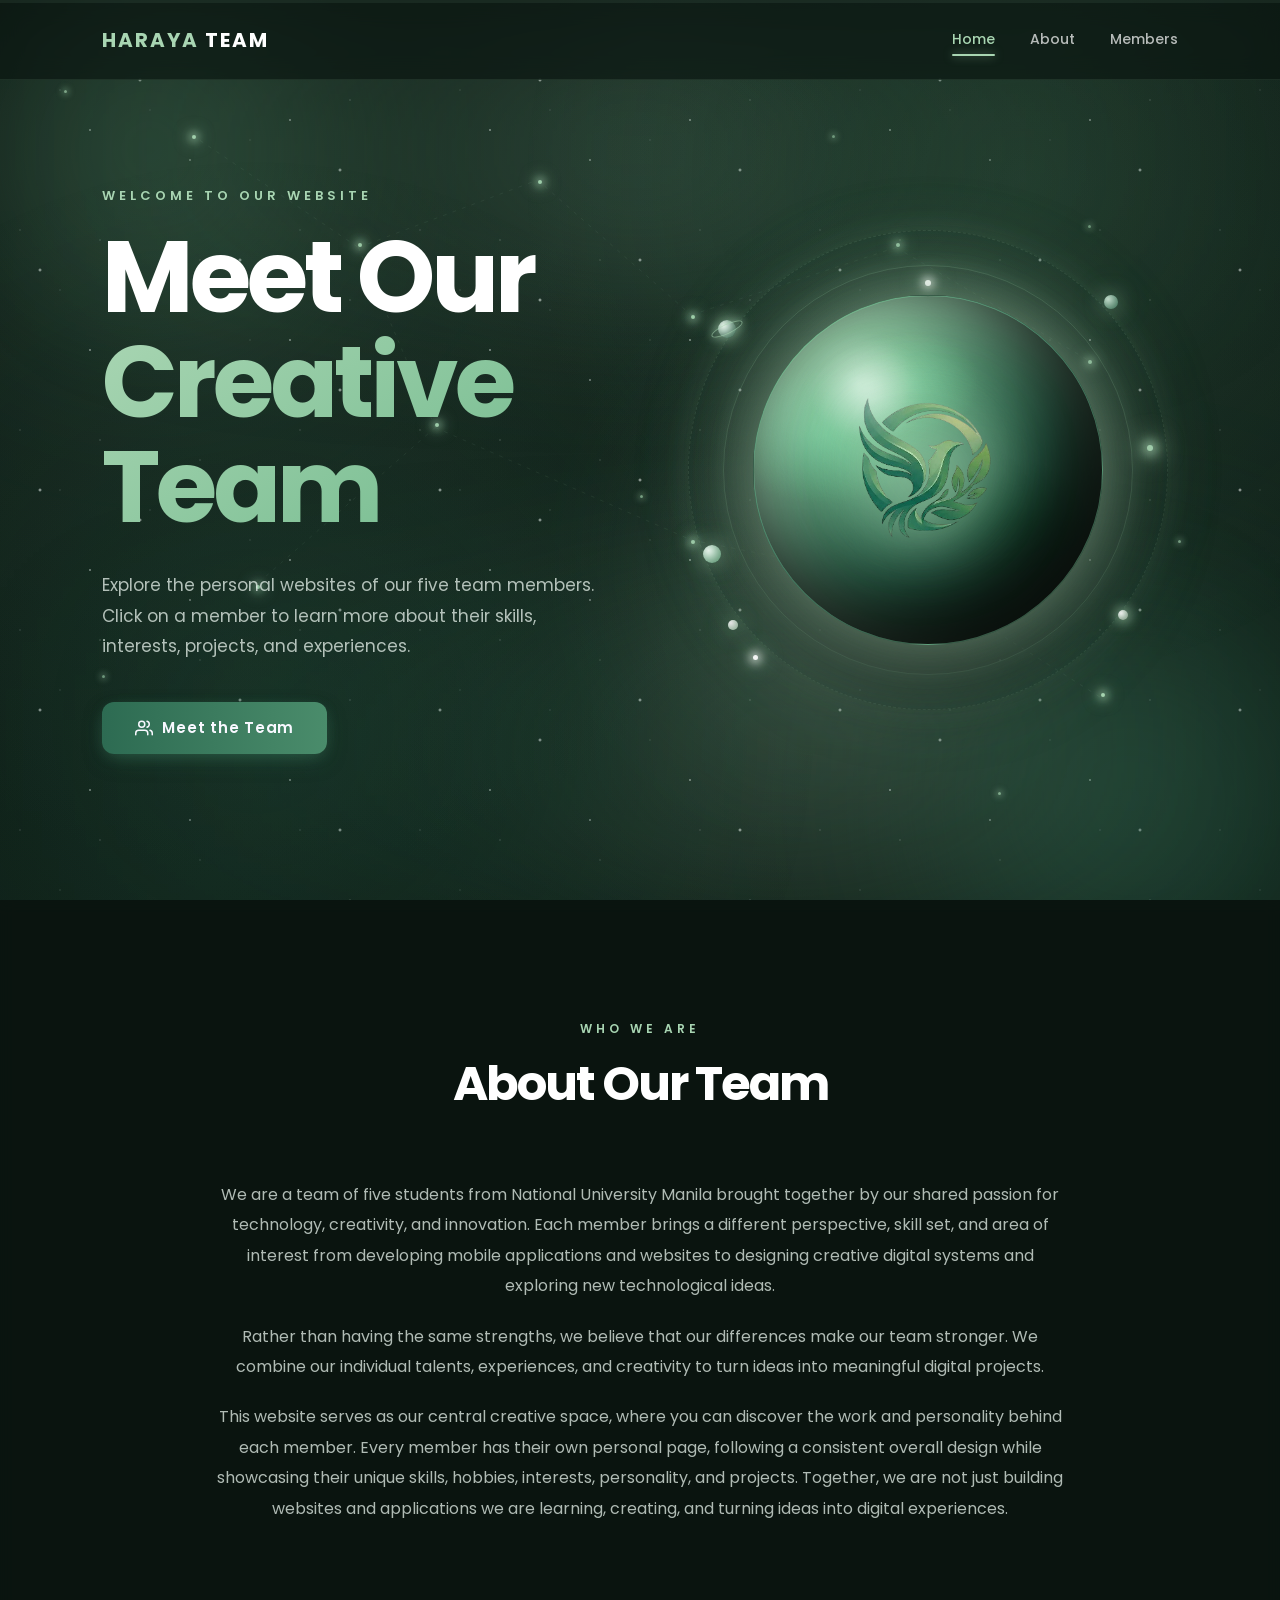
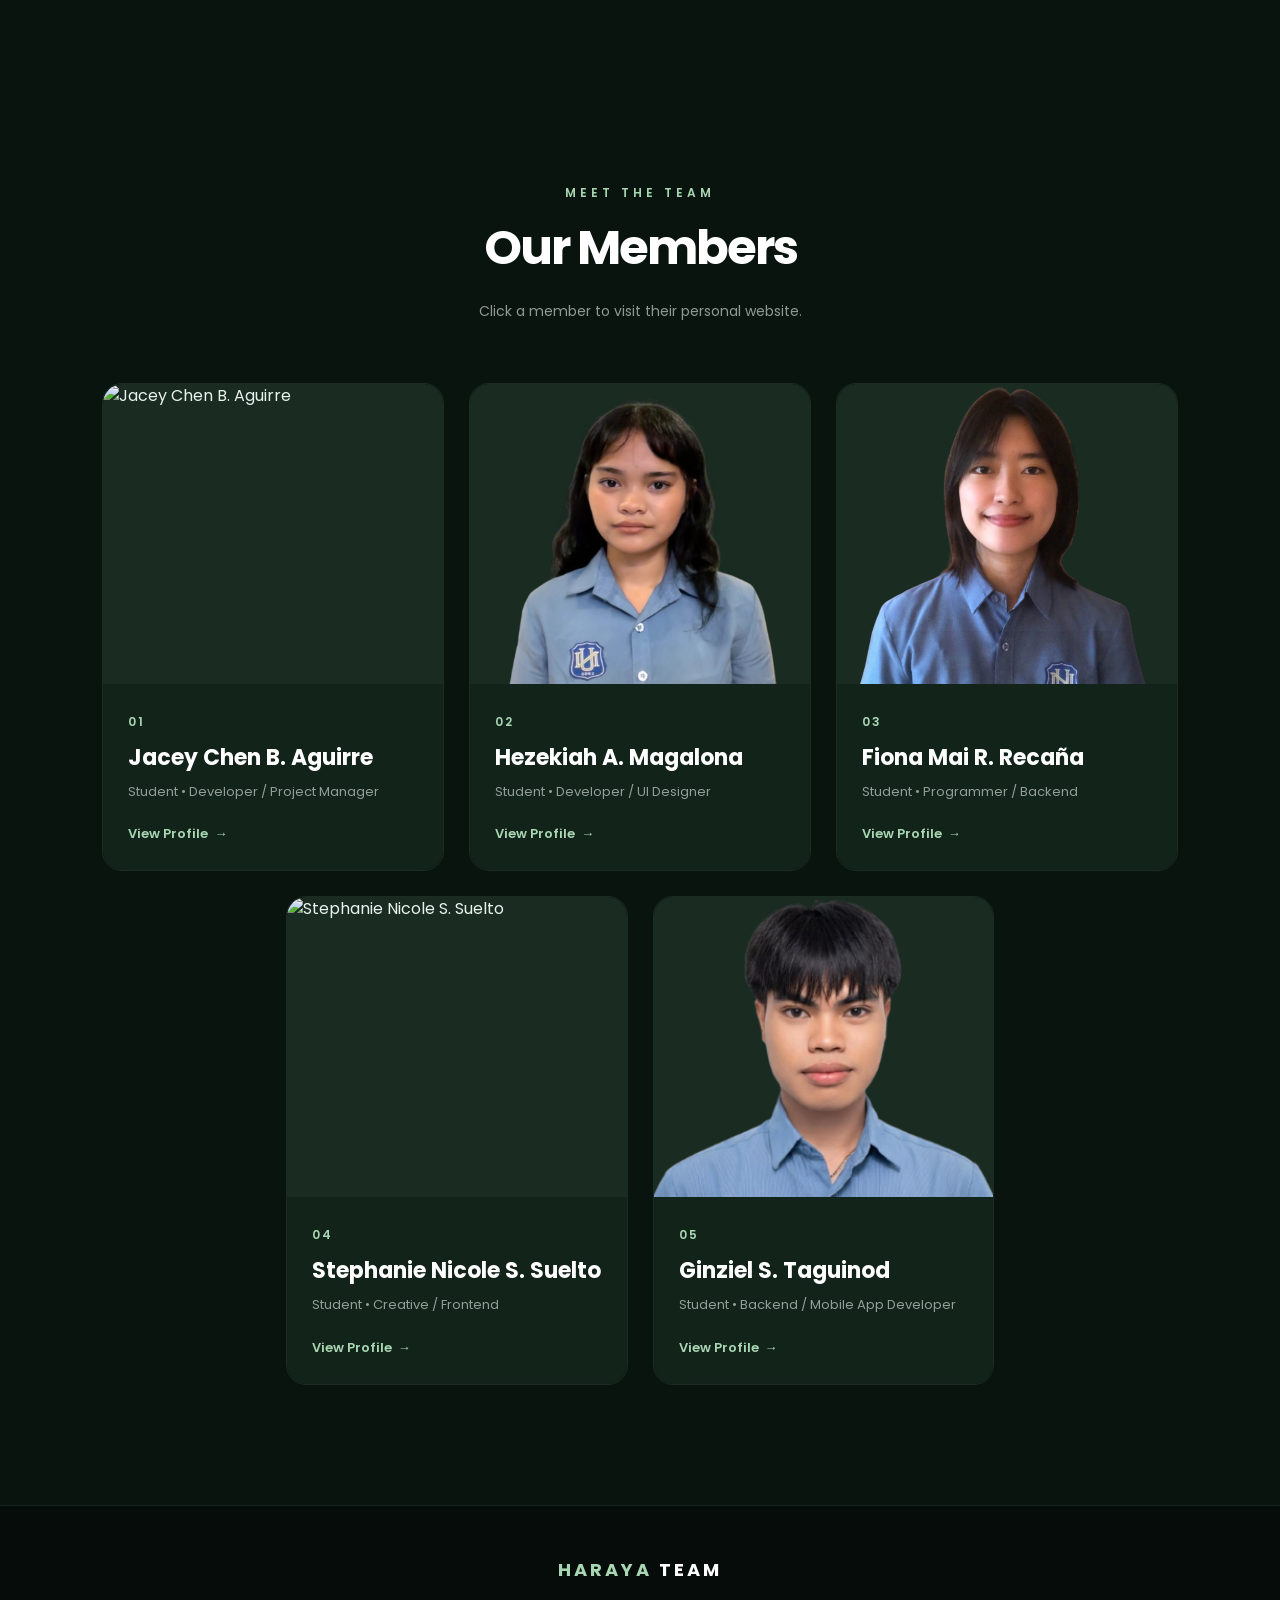
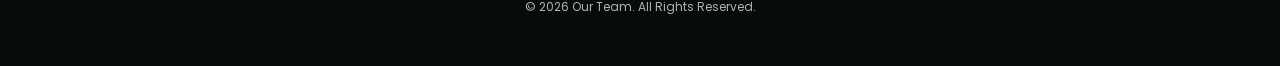
==== commit 2b55b6f3: "Update image source path for Hezekiah" ====
--- a/index.html
+++ b/index.html
@@ -238,7 +238,7 @@
 
         <div class="member-card-inner">
           <div class="member-image">
-            <img src="images/Hezekiah.png" alt="Hezekiah A. Magalona">
+            <img src="images/magalona/hezekiah.png" alt="Hezekiah A. Magalona">
           </div>
           <div class="member-info">
             <span class="member-number">02</span>
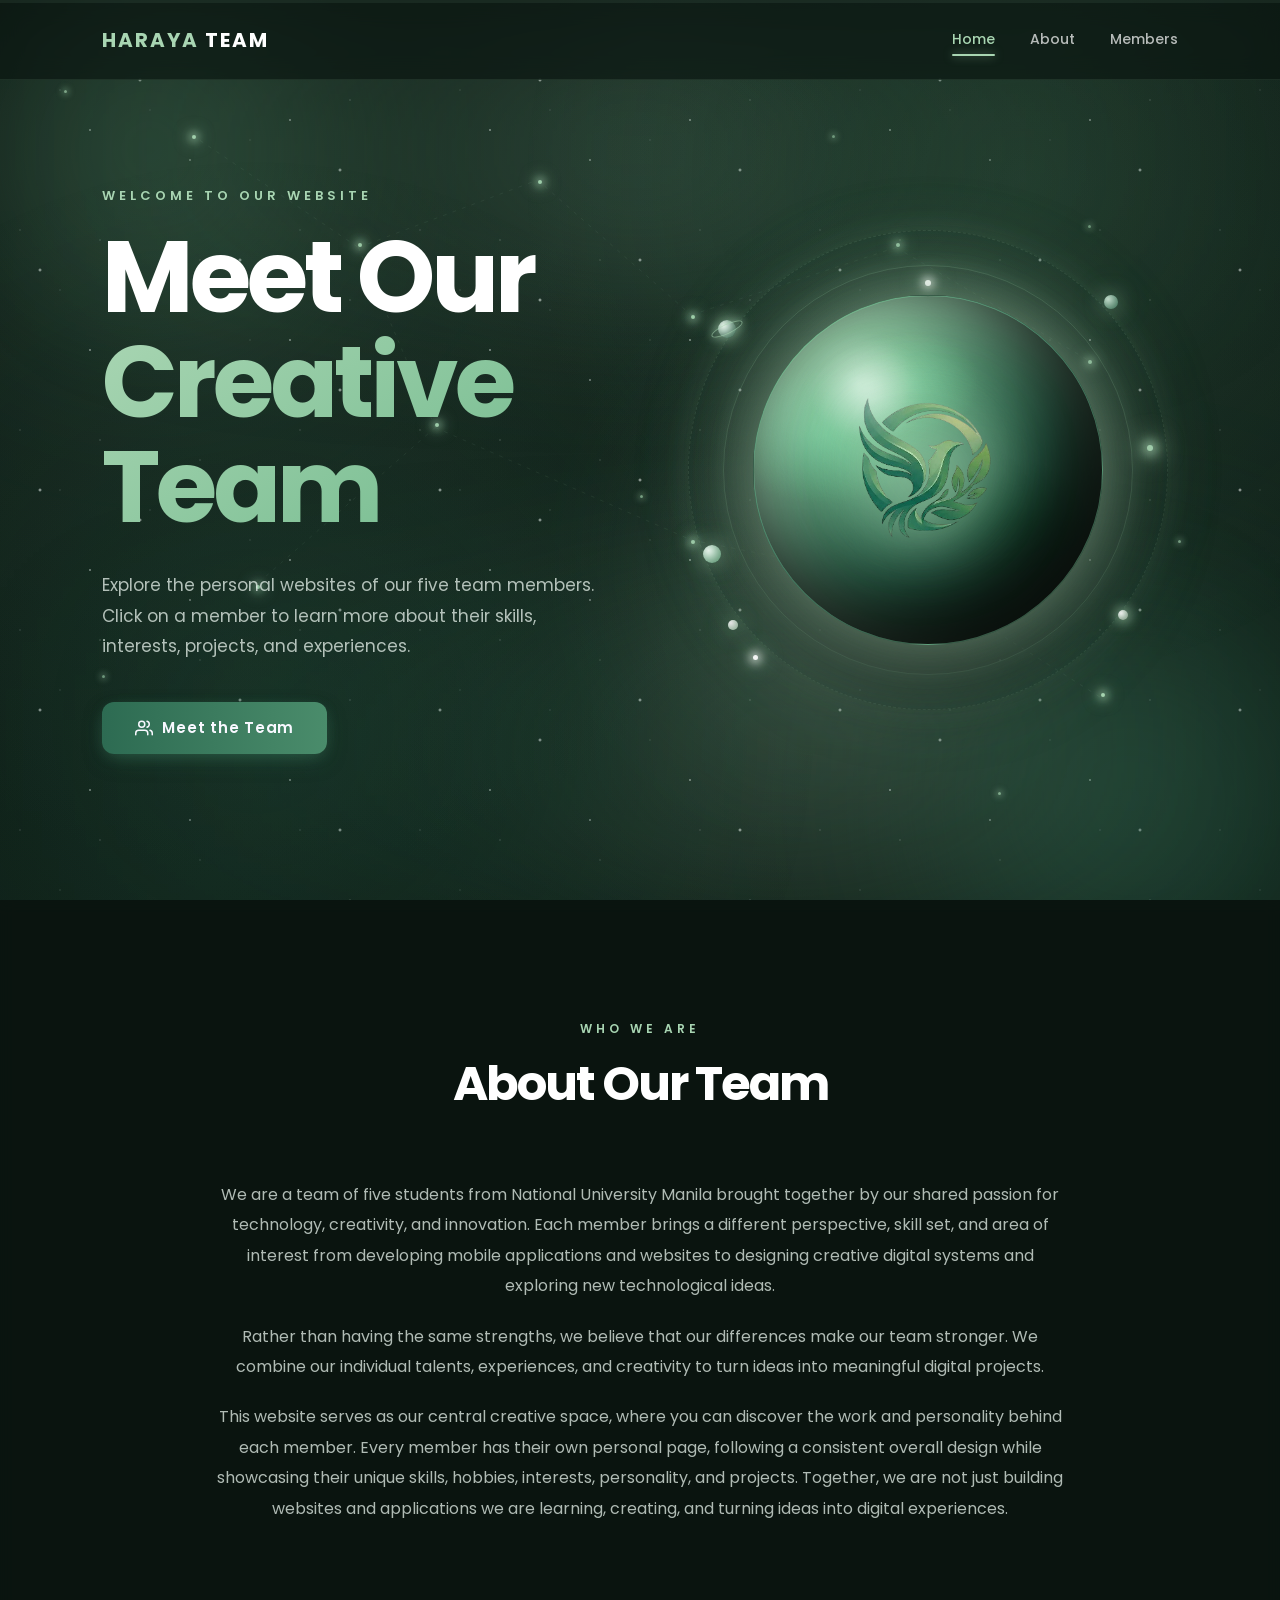
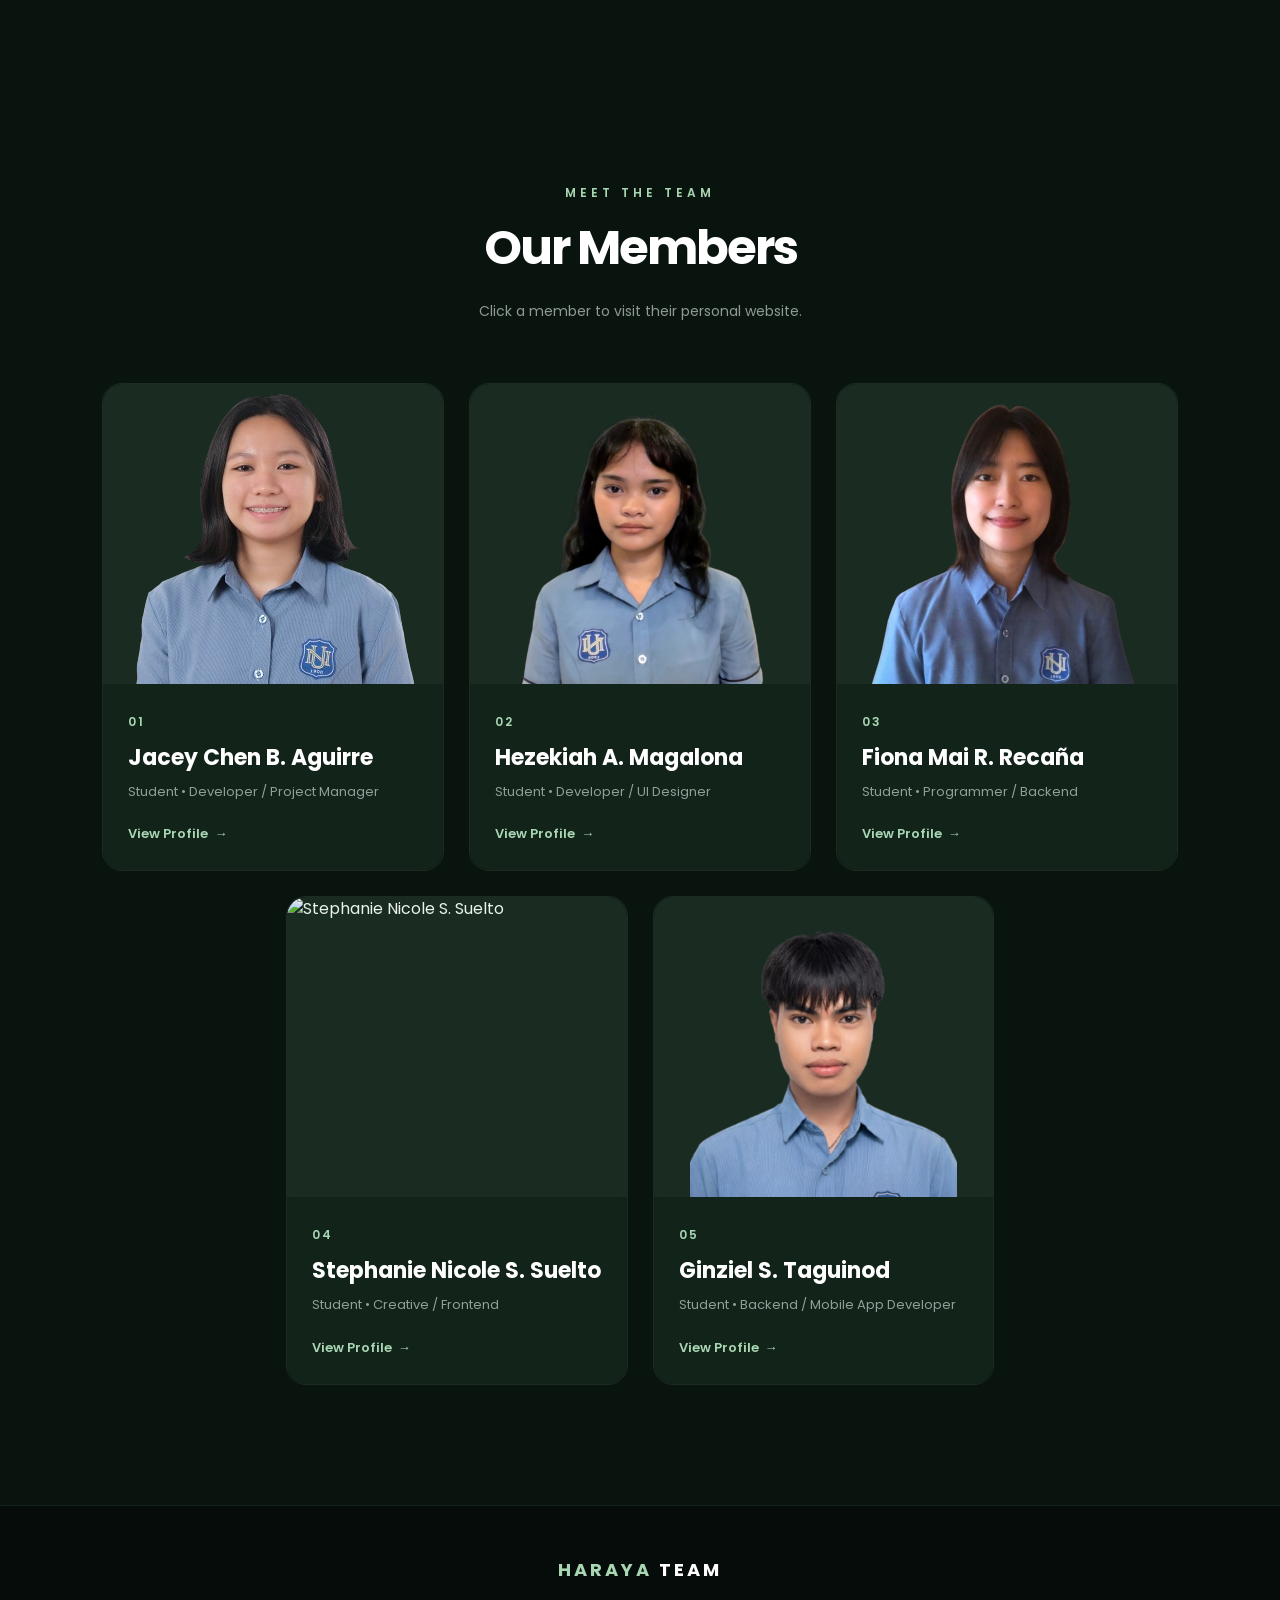
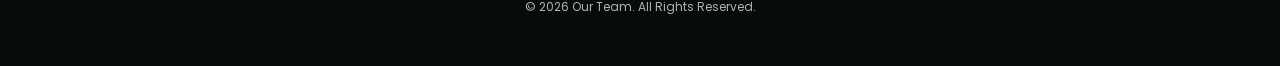
==== commit 2e4f0a65: "Update index.html" ====
--- a/index.html
+++ b/index.html
@@ -282,7 +282,7 @@
 
         <div class="member-card-inner">
           <div class="member-image">
-            <img src="images/person4.jpg" alt="Stephanie Nicole S. Suelto">
+            <img src="images/sue/snss.jpg" alt="Stephanie Nicole S. Suelto">
           </div>
           <div class="member-info">
             <span class="member-number">04</span>
--- a/style.css
+++ b/style.css
@@ -1366,7 +1366,7 @@
 .member-image img {
   width: 100%;
   height: 100%;
-  object-fit: cover;
+  object-fit: contain;
   position: relative;
   z-index: 2;
   transition:
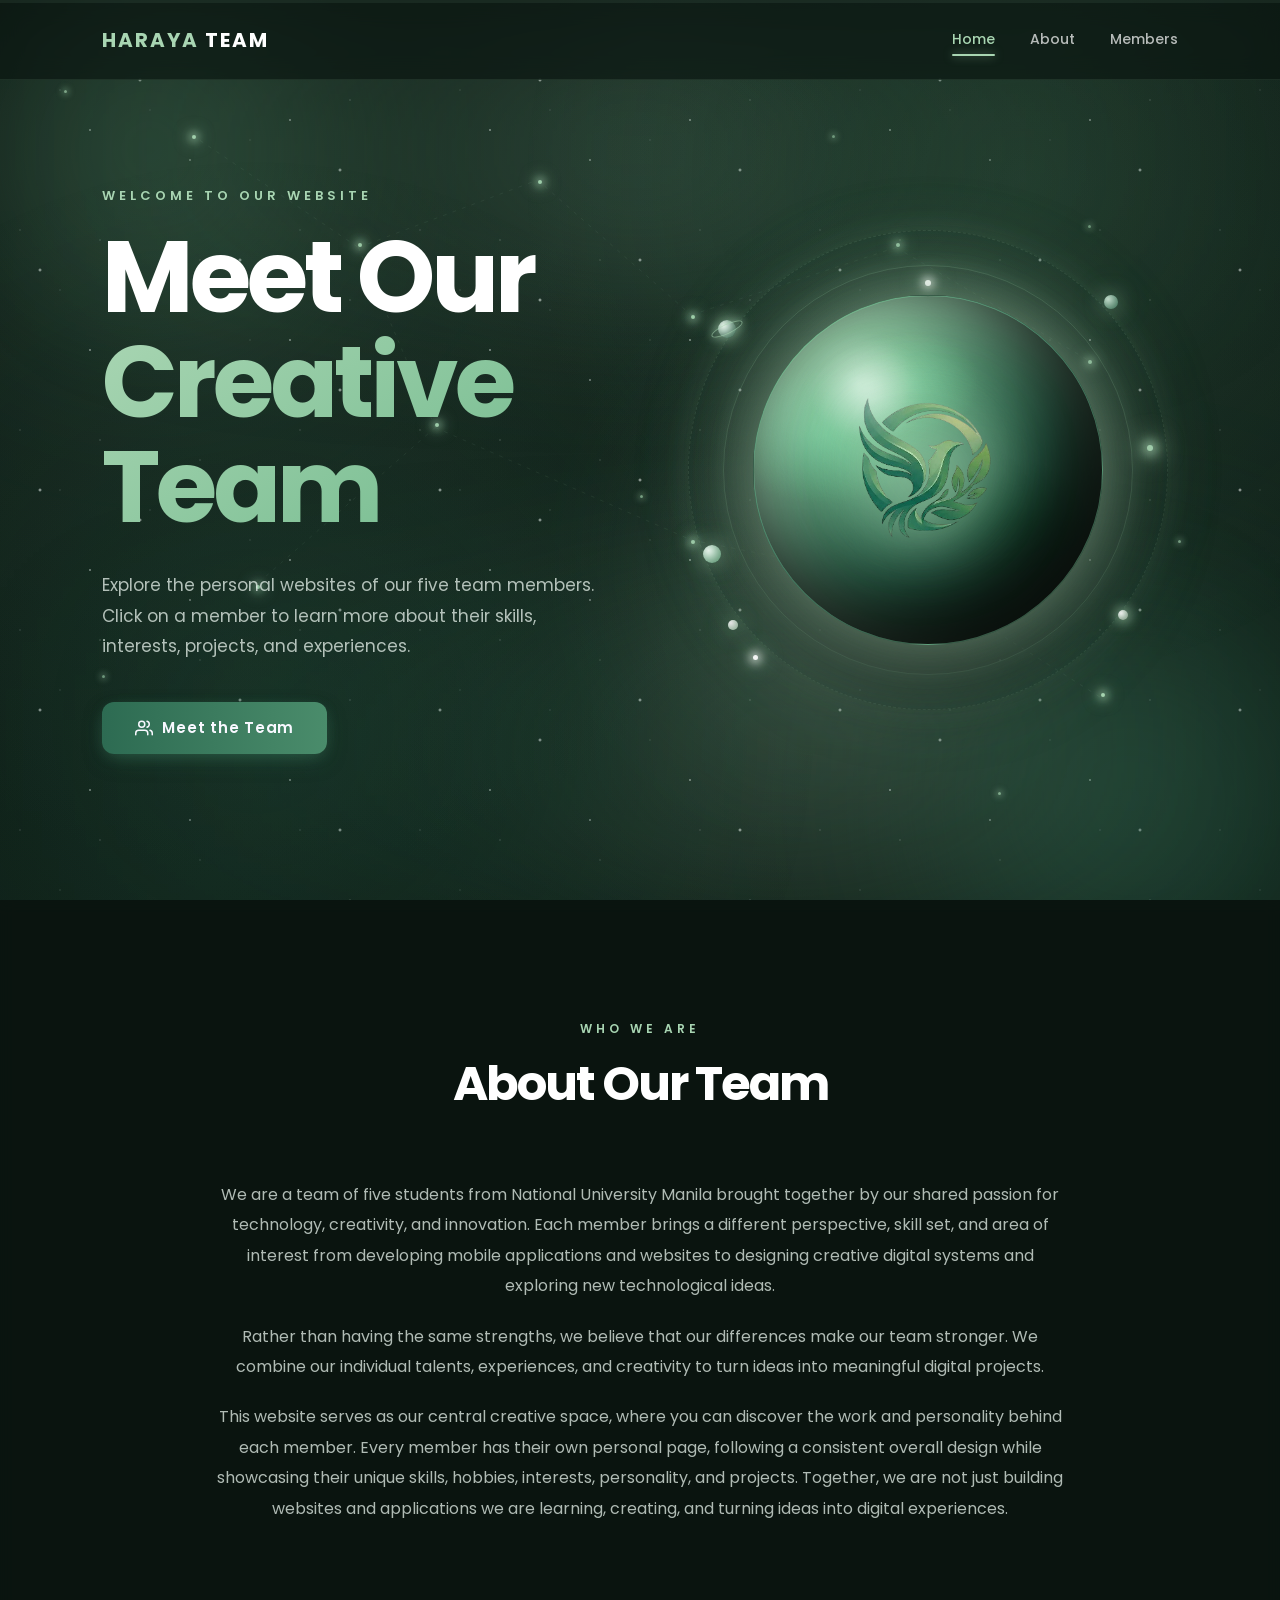
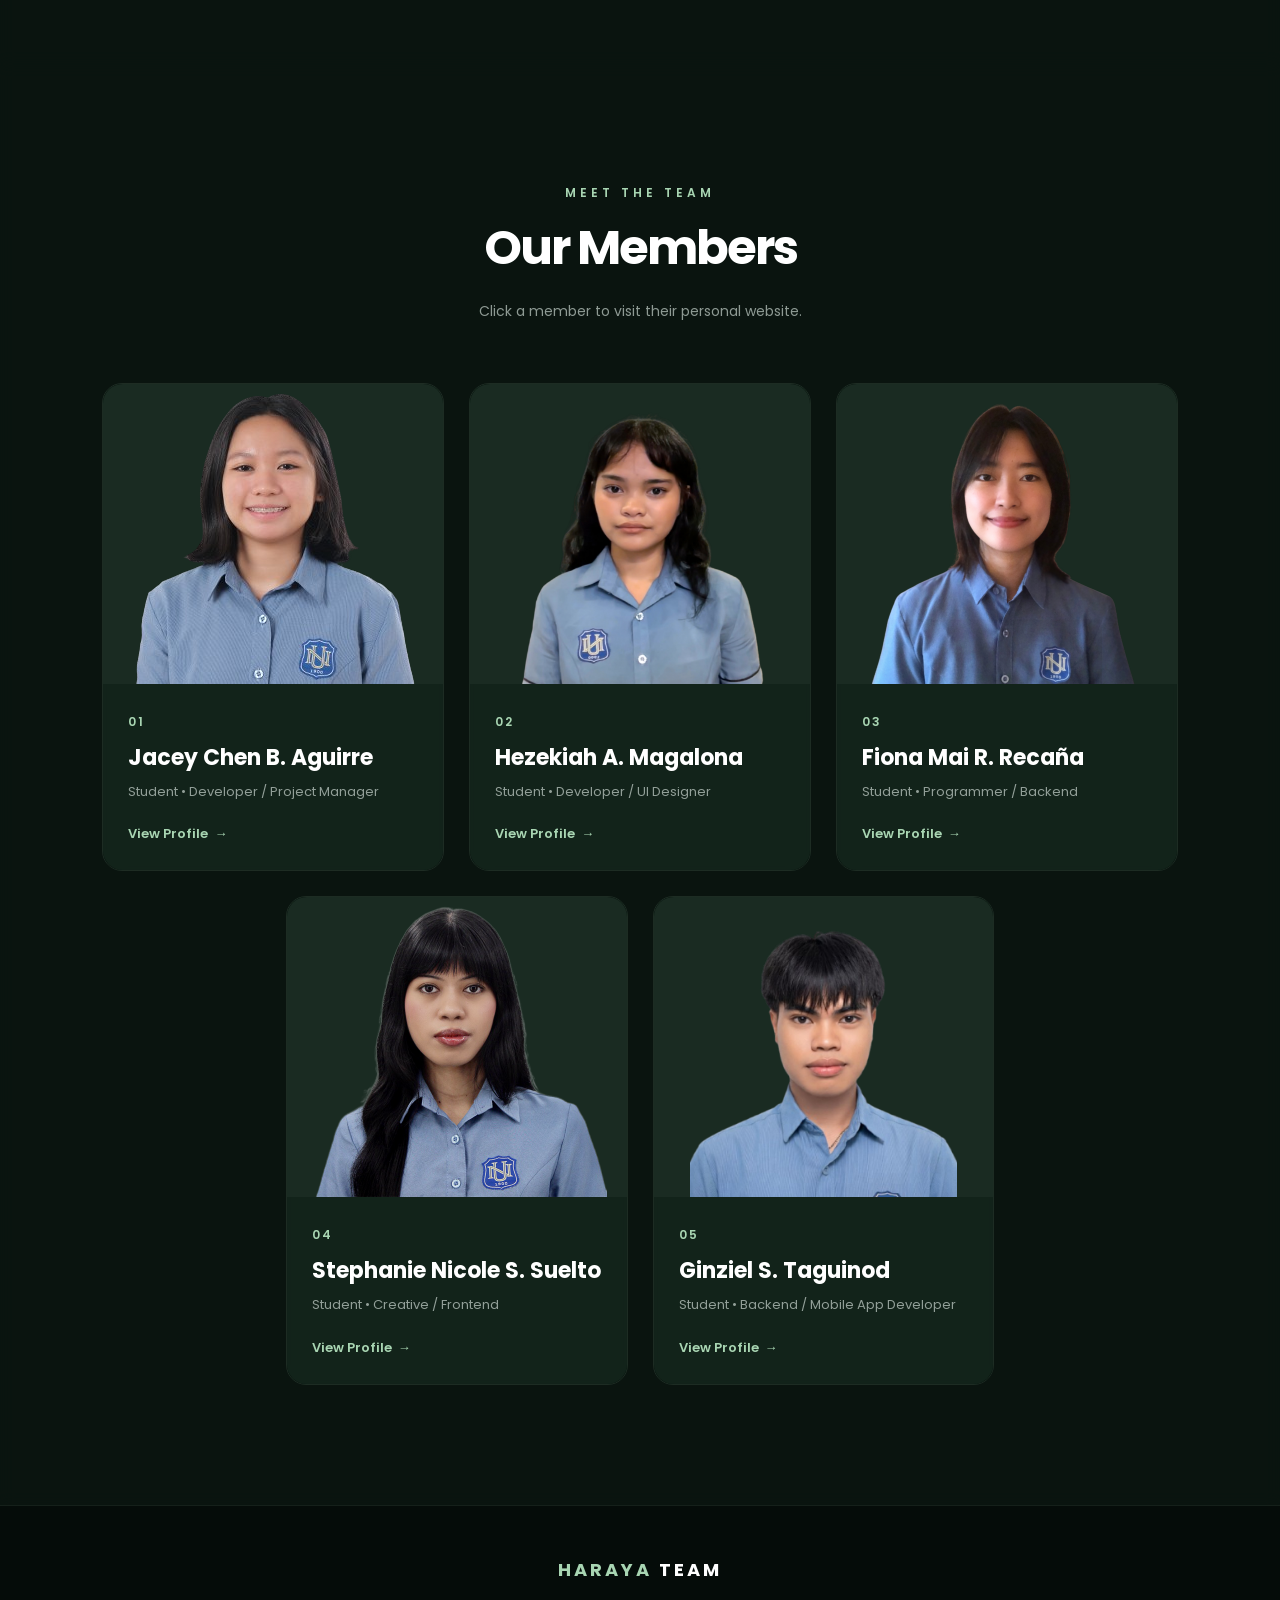
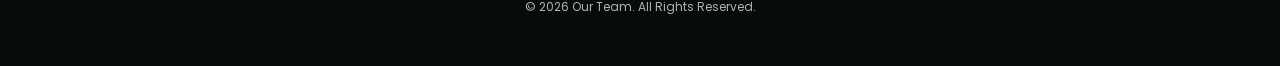
==== commit a8ca973a: "Update image source for Stephanie Nicole S. Suelto" ====
--- a/index.html
+++ b/index.html
@@ -282,7 +282,7 @@
 
         <div class="member-card-inner">
           <div class="member-image">
-            <img src="images/sue/snss.jpg" alt="Stephanie Nicole S. Suelto">
+            <img src="images/sue/snss.png" alt="Stephanie Nicole S. Suelto">
           </div>
           <div class="member-info">
             <span class="member-number">04</span>
